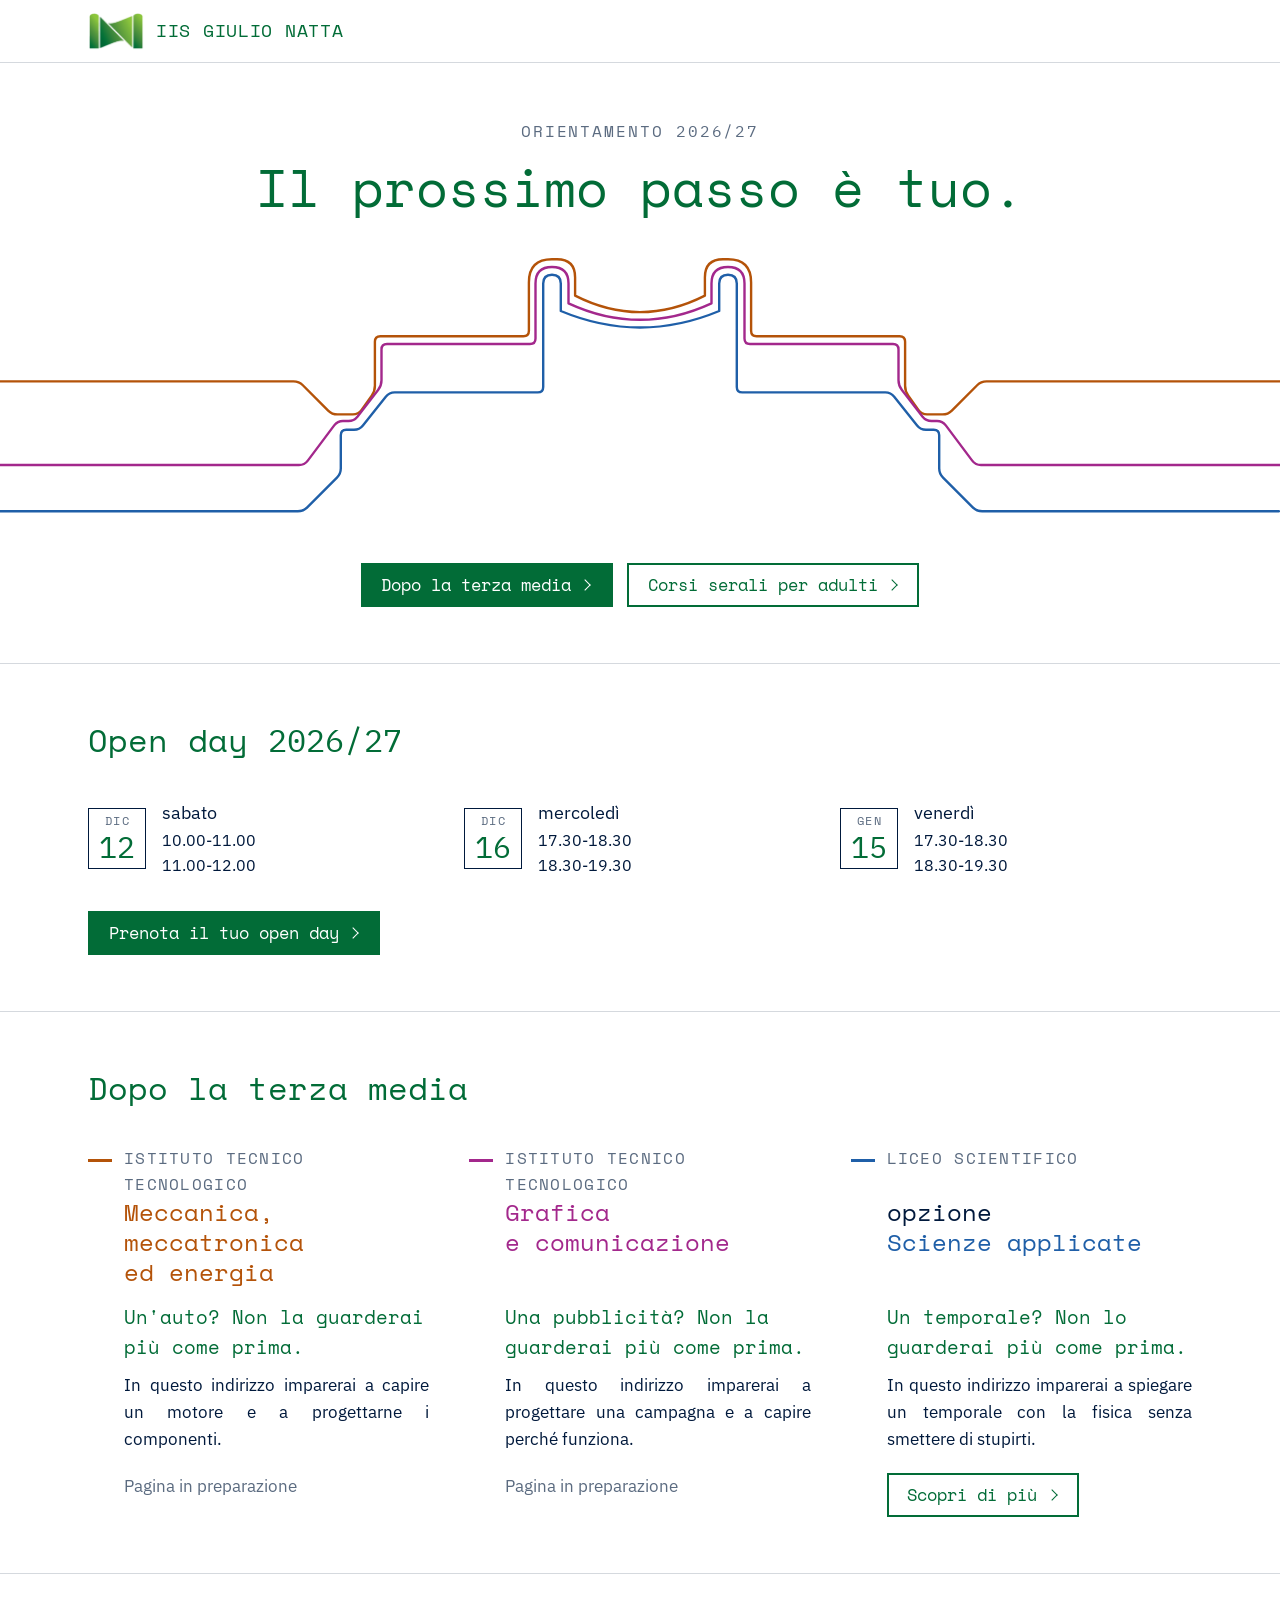
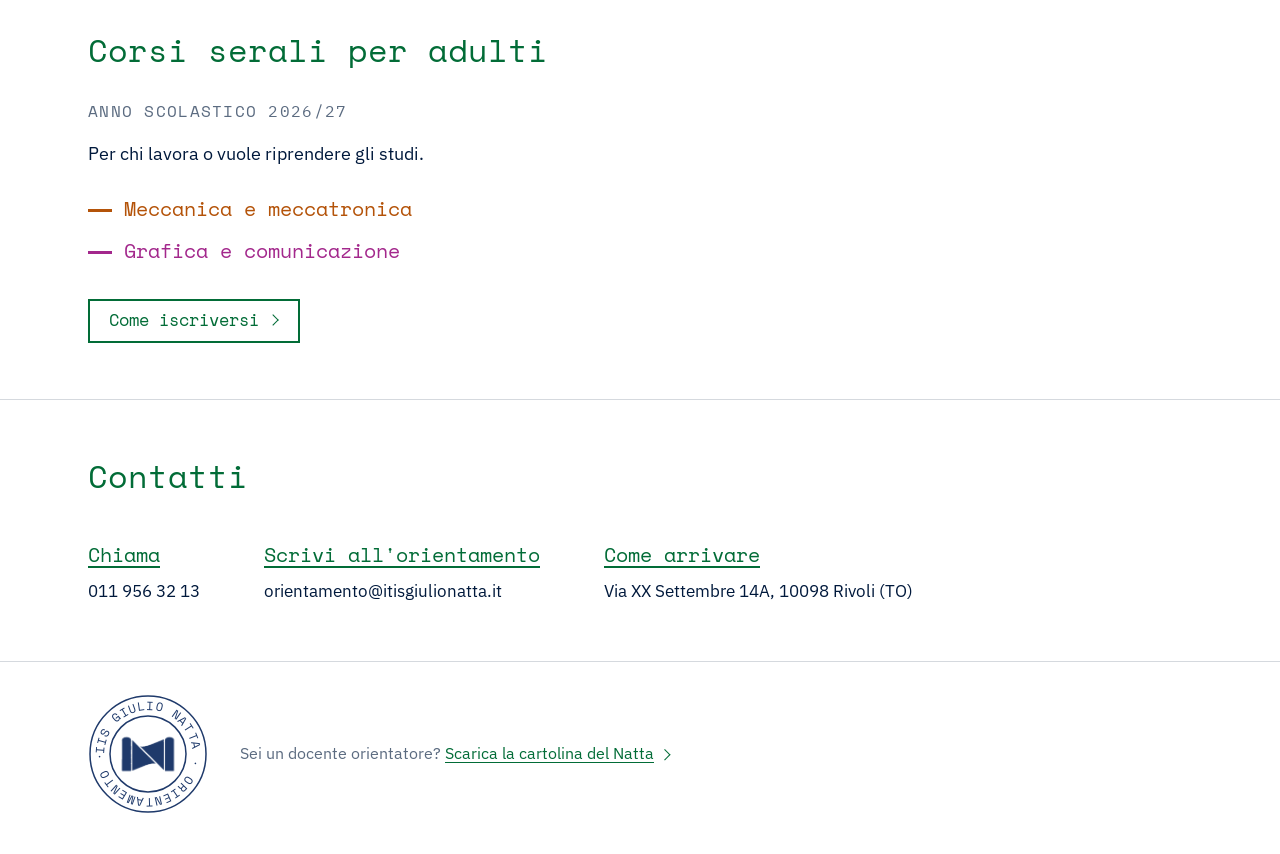
==== index.html @ 8bdd9d1a "Nuovi caratteri: Space Mono, IBM Plex Mono e IBM Plex Sans al posto del Cutive Mono Co-Authored-By: " ====
<!DOCTYPE html>
<html lang="it">
<head>
  <meta charset="utf-8">
  <meta name="viewport" content="width=device-width, initial-scale=1">

  <!-- TESTO MODIFICABILE: titolo della scheda del browser e descrizione
       che compare su Google e nelle anteprime quando si condivide il
       link. Stanno qui e non in contenuti/ perché devono esserci prima
       che la pagina legga i file di testo. -->
  <title>Orientamento | IIS Giulio Natta, Rivoli</title>
  <meta name="description" content="Indirizzi, open day e contatti dell'IIS Giulio Natta di Rivoli: istituto tecnico tecnologico, liceo scientifico e corsi serali per adulti.">

  <!-- BOZZA: chiede ai motori di ricerca di non mostrare questa pagina
       e di non seguirne i link. Va TOLTA quando il sito è approvato e
       si vuole che le famiglie lo trovino anche cercando su Google. -->
  <meta name="robots" content="noindex, nofollow">

  <!--
    Il numero dopo ?v= serve a far riscaricare il file quando cambia.
    Senza, il browser continua a usare per qualche minuto la copia
    vecchia e le modifiche non si vedono.
    QUANDO SI MODIFICA UN FILE .css O .js, SI AUMENTA IL NUMERO DI UNO
    in tutte le pagine che lo caricano.

    La home usa la grafica nuova, "a cartolina" (grafica.css). Le altre
    pagine usano ancora quella a fasce (stile.css), finché non si
    rifanno anche loro.
  -->
  <link rel="stylesheet" href="grafica.css?v=22">
  <link rel="icon" href="immagini/logo-natta.png">
</head>
<body>

  <a class="salta" href="#contenuto">Salta al contenuto</a>

  <!-- La testata: logo e nome della scuola, su fondo bianco -->
  <header class="testata">
    <div class="interno testata-interno">
      <p class="marchio">
        <!-- alt vuoto: il nome della scuola è scritto subito accanto -->
        <img class="logo-scuola" src="immagini/logo-natta.png" alt="" width="231" height="155">
        <span id="nome-scuola"></span>
      </p>
    </div>
  </header>

  <!-- Tutti i testi qui sotto arrivano dai file della cartella
       contenuti/: home.txt, comuni.txt e serali.txt. Il contenuto resta
       nascosto finché i testi non sono stati letti, così non si vedono
       titoli vuoti.
       Le sezioni sono tutte su fondo bianco, separate da un filetto
       grigio sottile. -->
  <main id="contenuto" tabindex="-1" hidden>

    <!-- Apertura: occhiello, titolo, il disegno delle tre linee e i
         due pulsanti -->
    <section class="sezione apertura" aria-labelledby="titolo">
      <div class="interno">
        <p class="occhiello" id="occhiello"></p>
        <!-- Il titolo che si gira: un solo h1 con le due frasi, in inglese
             e in italiano, una sul davanti e una sul retro. Il lettore di
             schermo le legge tutte e due. Toccando il titolo le due frasi
             si scambiano; nessun segno lo indica, per scelta. -->
        <div class="titolo-gira" id="titolo-gira">
          <h1 class="titolo-sito titolo-home" id="titolo">
            <span class="titolo-giro">
              <span class="titolo-faccia titolo-faccia-en" lang="en" id="titolo-inglese"></span>
              <span class="titolo-faccia titolo-faccia-it" id="titolo-italiano"></span>
            </span>
          </h1>
        </div>
        <div class="presentazione" id="presentazione"></div>
      </div>
      <!-- Il disegno della scuola con le tre linee degli indirizzi. Lo
           mette qui js/home.js, leggendo immagini/linee-scuola.svg. È
           solo decorativo: nascosto ai lettori di schermo. -->
      <div class="disegno" id="disegno" aria-hidden="true"></div>
      <div class="interno">
        <!-- La riga per gli adulti (compare solo se c'è nel file) e i due
             pulsanti che portano alle sezioni degli indirizzi e dei
             serali, più in basso in questa stessa pagina -->
        <p class="per-adulti" id="testo-adulti"></p>
        <p class="pulsanti">
          <a class="pulsante pulsante-pieno" id="pulsante-diurno" href="#titolo-indirizzi"></a>
          <a class="pulsante pulsante-vuoto" id="pulsante-adulti" href="#titolo-serali"></a>
        </p>
      </div>
    </section>

    <!-- Gli open day subito dopo l'apertura: le date scadono, devono
         vedersi presto. Le date passate il sito le nasconde da solo;
         quando non ne resta nessuna, js/home.js sposta questa sezione
         dopo gli indirizzi. -->
    <section class="sezione" id="sezione-open-day" aria-labelledby="titolo-open-day">
      <div class="interno">
        <h2 class="titolo-sezione" id="titolo-open-day"></h2>
        <!-- Una lista: per ogni data un foglietto da calendario e,
             accanto, il giorno della settimana con sotto i due turni.
             Poi la nota sui turni e il pulsante per prenotare. -->
        <ul class="date" id="elenco-open-day"></ul>
        <p class="nota" id="open-day-nota"></p>
        <p class="fondo-sezione" id="prenotazione"></p>
      </div>
    </section>

    <section class="sezione" id="sezione-indirizzi" aria-labelledby="titolo-indirizzi">
      <div class="interno">
        <!-- tabindex="-1": il titolo può ricevere il focus, ci arriva il
             pulsante "Dopo la terza media" dell'apertura -->
        <h2 class="titolo-sezione" id="titolo-indirizzi" tabindex="-1"></h2>
        <ul class="indirizzi" id="schede"></ul>
      </div>
    </section>

    <!-- I corsi serali, separati dagli indirizzi del diurno. Il titolo
         può ricevere il focus (tabindex="-1"): ci arriva il pulsante
         dell'apertura. -->
    <section class="sezione" aria-labelledby="titolo-serali">
      <div class="interno" id="serali">
        <h2 class="titolo-sezione" id="titolo-serali" tabindex="-1"></h2>
      </div>
    </section>

    <section class="sezione" aria-labelledby="titolo-contatti">
      <div class="interno">
        <h2 class="titolo-sezione" id="titolo-contatti"></h2>
        <!-- Tre azioni: chiamare, scrivere, arrivare. Sotto ognuna il
             dato, che si può selezionare e copiare. -->
        <ul class="contatti" id="elenco-contatti"></ul>
      </div>
    </section>

  </main>

  <!-- TESTO MODIFICABILE: compare solo se i file di testo non si
       possono leggere. -->
  <section class="sezione" id="avviso" hidden>
    <div class="interno">
      <h1 class="titolo-sezione">Orientamento IIS Giulio Natta</h1>
      <p>Non riesco a caricare i testi di questa pagina.</p>
      <p>Se hai aperto il file dal computer con un doppio clic, usa invece
         anteprima.bat. Altrimenti ricarica la pagina, oppure
         visita il <a href="https://www.itisgiulionatta.it">sito della scuola</a>.</p>
    </div>
  </section>

  <!-- Se JavaScript è spento, la pagina non può leggere i testi -->
  <noscript>
    <section class="sezione">
      <div class="interno">
        <p>Per vedere questa pagina serve JavaScript attivo nel browser.
           In alternativa visita il
           <a href="https://www.itisgiulionatta.it">sito della scuola</a>.</p>
      </div>
    </section>
  </noscript>

  <!-- Il piede: il timbro rotondo e, accanto, la riga per i docenti
       orientatori. I dati della scuola non ci sono, in nessuna pagina:
       ripetevano la sezione Contatti, subito sopra. -->
  <footer class="piede">
    <div class="interno piede-interno">
      <!-- Il timbro lo disegna js/home.js. È solo decorativo. -->
      <div class="timbro" id="timbro" aria-hidden="true"></div>
      <ul class="piede-voci" id="piede"></ul>
    </div>
  </footer>

  <script src="js/contenuti.js?v=2"></script>
  <script src="js/comuni.js?v=3"></script>
  <script src="js/grafica.js?v=11"></script>
  <script src="js/home.js?v=29"></script>
</body>
</html>
---- grafica.css ----
/* =================================================================
   GRAFICA "A CARTOLINA" - SITO ORIENTAMENTO
   IIS Giulio Natta, Rivoli

   Decisa con Alessandra il 26 ottobre 2026. Per ora la usa solo la
   home (index.html); le altre pagine usano ancora stile.css, con la
   grafica a fasce, finché non si rifanno anche loro.

   IN BREVE
     - tre caratteri, salvati nella cartella fonts/: Space Mono per
       titoli, nomi e scritte brevi, IBM Plex Mono per le cifre in
       mezzo a quelle scritte, IBM Plex Sans per i testi
     - fondo tutto bianco; le sezioni sono separate da un filetto
       grigio sottile
     - il verde della scuola per titoli, pulsanti e link
     - arancione, rosa e blu indicano SOLO i tre indirizzi: un
       trattino corto del loro colore accanto al nome
     - pulsanti rettangolari ad angoli vivi, con la freccia "›"

   Si scrive PRIMA PER LO SMARTPHONE: le regole qui sotto valgono per
   lo schermo piccolo, e quelle per computer e LIM stanno in fondo,
   nella sezione SCHERMI PIÙ LARGHI.
   ================================================================= */


/* -----------------------------------------------------------------
   I CARATTERI (decisi il 2 novembre 2026)
   Space Mono, IBM Plex Mono e IBM Plex Sans, licenza SIL Open Font
   License (testi in fonts/, uno per carattere). I file stanno nel
   sito: nessun collegamento a Google Fonts. Un solo peso, quello
   normale, senza grassetto: titoli e nomi si distinguono per
   grandezza, colore, maiuscolo e carattere. font-synthesis: none
   impedisce al browser di inventare un grassetto finto.

   "Titoli Natta" è Space Mono con le cifre di IBM Plex Mono: il
   browser prende le lettere dal primo file e le cifre (0-9) dal
   secondo. Così "2026/27" nell'occhiello e gli anni del quadro orario
   hanno le cifre di IBM Plex Mono senza toccare i file di testo.
   Dove va ogni carattere: in fondo al file, I CARATTERI: DOVE.
   ----------------------------------------------------------------- */

@font-face {
  font-family: "Titoli Natta";
  src: url("fonts/space-mono-latin-400-normal.woff2?v=1") format("woff2");
  font-weight: normal;
  font-style: normal;
  font-display: swap;
  unicode-range: U+0000-002F, U+003A-10FFFF;   /* tutto tranne le cifre */
}

@font-face {
  font-family: "Titoli Natta";
  src: url("fonts/ibm-plex-mono-latin-400-normal.woff2?v=1") format("woff2");
  font-weight: normal;
  font-style: normal;
  font-display: swap;
  unicode-range: U+0030-0039;                  /* solo le cifre */
}

/* Space Mono da solo, cifre comprese: per il timbro */
@font-face {
  font-family: "Space Mono";
  src: url("fonts/space-mono-latin-400-normal.woff2?v=1") format("woff2");
  font-weight: normal;
  font-style: normal;
  font-display: swap;
}

@font-face {
  font-family: "IBM Plex Mono";
  src: url("fonts/ibm-plex-mono-latin-400-normal.woff2?v=1") format("woff2");
  font-weight: normal;
  font-style: normal;
  font-display: swap;
}

@font-face {
  font-family: "IBM Plex Sans";
  src: url("fonts/ibm-plex-sans-latin-400-normal.woff2?v=1") format("woff2");
  font-weight: normal;
  font-style: normal;
  font-display: swap;
}


/* -----------------------------------------------------------------
   COLORI
   Verificati per il contrasto (testo almeno 4,5:1) e per la
   deuteranopia e la protanopia. Non si cambiano senza dirlo ad
   Alessandra.
   ----------------------------------------------------------------- */

:root {
  --verde:         #026C37;  /* titoli, pulsanti, link: 6,6 sul bianco */
  --verde-scuro:   #014A26;  /* pulsante pieno al passaggio del mouse */
  --blu-notte:     #00193C;  /* il testo: 17,9 sul bianco */
  --grigio:        #5B6B80;  /* tipo di scuola, scritte secondarie: 5,4 sul bianco */
  --filetto:       #D5D9DE;  /* il filetto fra le sezioni: solo decorativo */
  --bianco:        #FFFFFF;

  /* Un colore per indirizzo, SOLO per il trattino accanto al nome, il
     nome stesso nella home e le linee del disegno. Non si usano per
     nient'altro. Sul bianco: arancione 5,0, rosa 6,5, blu 6,4. */
  --meccanica:     #B45309;  /* arancione: più giallo dal 27 ottobre 2026 sera (prima #C2410C) */
  --grafica:       #A3288C;  /* rosa che tende al viola: dal 27 ottobre 2026 sera (prima #B8326F) */
  --liceo:         #1F5FA8;  /* blu */

  /* I tre percorsi del liceo: tre toni del blu del liceo, solo nelle
     pagine del liceo, per le linee del disegno, il trattino accanto al
     nome, il nome stesso in liceo.html e la riga "In più nel ..." del
     quadro orario. Cambiati il 27 ottobre 2026 sera (prima #2A7AB0,
     #1F5FA8, #0F3460: il blu scuro sembrava nero). Il Liceo Digitale
     ha un blu vivo che tende al violetto, perché risalti più degli
     altri due (scelta di Alessandra). Sul bianco: azzurro 4,5, blu 6,0,
     blu violetto 7,1; non vanno sotto 4,5, perché la riga "In più
     nel ..." è a 13 pixel. */
  --percorso-scienze:    #1B7DB5;  /* Scienze applicate, azzurro */
  --percorso-matematico: #2563B3;  /* Liceo Matematico, blu */
  --percorso-digitale:   #2348D6;  /* Liceo Digitale, blu violetto */

  /* Rosso SOLO per la scritta "Esaurito" dei turni degli open day:
     6,5 sul bianco. Sempre con la scritta, mai da solo. */
  --rosso:         #B91C1C;

  /* Blu inchiostro SOLO per il timbro del piede */
  --inchiostro:    #1F3A6B;

  --carattere-testo:  "IBM Plex Sans", Arial, sans-serif;
  --carattere-titoli: "Titoli Natta", "Courier New", monospace;
  --carattere-cifre:  "IBM Plex Mono", "Courier New", monospace;
  --carattere-timbro: "Space Mono", "Courier New", monospace;

  /* Misure */
  --spazio:        1.25rem;
  --massimo:       72rem;    /* larghezza massima del contenuto */
  --trattino:      1.5rem;   /* lunghezza del trattino colorato */
}


/* -----------------------------------------------------------------
   BASE
   ----------------------------------------------------------------- */

* { box-sizing: border-box; }

[hidden] { display: none !important; }

body {
  margin: 0;
  font-family: var(--carattere-testo);
  font-size: 1.0625rem;   /* 17 pixel: il minimo è 16 */
  font-weight: normal;
  font-synthesis: none;
  /* Niente legature: "fi" in "Grafica" e "scientifico" resta di due
     lettere */
  font-variant-ligatures: none;
  /* (Il contorno di 0,3 pixel del Cutive Mono, troppo sottile, è stato
     tolto con il cambio dei caratteri, il 2 novembre 2026: sui nuovi
     caratteri sarebbe stato un grassetto finto.) */
  line-height: 1.6;
  color: var(--blu-notte);
  background: var(--bianco);
}

/* I pulsanti veri (button) non prendono da soli il carattere della
   pagina: qui almeno le legature */
button { font-variant-ligatures: none; }

h1, h2, h3 {
  margin: 0 0 0.6em;
  font-weight: normal;
  line-height: 1.25;
  color: var(--verde);
}

/* Righe pareggiate: nei titoli e nei testi brevi centrati le righe
   hanno lunghezze simili, così nessuna parola resta sola a capo
   ("imparare." da sola). Sui browser vecchi non succede niente. */
.titolo-sito,
.titolo-sezione,
.occhiello,
.claim-liceo { text-wrap: balance; }

p { margin: 0 0 1em; }
p:last-child { margin-bottom: 0; }

ul { margin: 0; padding: 0; list-style: none; }

a { color: var(--verde); text-decoration-thickness: 1px; text-underline-offset: 0.2em; }
a:hover { text-decoration-thickness: 2px; }

/* Testo nascosto alla vista ma letto dai lettori di schermo */
.solo-lettori {
  position: absolute;
  width: 1px;
  height: 1px;
  overflow: hidden;
  clip: rect(0 0 0 0);
  white-space: nowrap;
}

/* Un segno nascosto alla vista dentro una riga di testo, come la
   virgola fra le due righe del titolo di liceo.html: resta attaccato
   alla parola prima, così il lettore di schermo legge "Liceo
   scientifico, opzione Scienze applicate" senza uno spazio prima della
   virgola (con .solo-lettori lo spazio c'era) */
.solo-lettori-in-riga { font-size: 0; }

/* Un dato che manca: [DA COMPLETARE: ...], ben visibile */
.da-completare {
  padding: 0 0.3em;
  border: 2px dashed currentColor;
}


/* -----------------------------------------------------------------
   ACCESSIBILITÀ
   Il contorno di messa a fuoco serve a chi naviga con la tastiera:
   non va tolto. Blu notte, ben visibile sul bianco e sul verde.
   ----------------------------------------------------------------- */

:focus-visible {
  outline: 3px solid var(--blu-notte);
  outline-offset: 3px;
}

/* I titoli che ricevono il focus dai pulsanti dell'apertura: niente
   contorno, il lettore di schermo li legge comunque */
[tabindex="-1"]:focus { outline: none; }

/* Salta al contenuto: compare solo premendo Tab appena aperta la
   pagina, e porta dritti al contenuto senza passare dalla testata */
.salta {
  position: absolute;
  left: -999px;
  top: 0.5rem;
  z-index: 10;
  padding: 0.6em 1em;
  color: var(--bianco);
  background: var(--verde);
}

.salta:focus { left: 0.75rem; }


/* -----------------------------------------------------------------
   LE SEZIONI
   Tutte su fondo bianco. Dentro, il contenuto è largo al massimo
   --massimo. Fra una sezione e l'altra, un filetto grigio sottile.
   ----------------------------------------------------------------- */

.interno {
  max-width: var(--massimo);
  margin: 0 auto;
  padding: 0 1rem;
}

.sezione {
  padding: 2.5rem 0;
  border-top: 1px solid var(--filetto);
}

.titolo-sezione {
  font-size: 1.75rem;
  margin-bottom: 1.2em;
}

.titolo-sezione:focus { outline: none; }

/* La riga in fondo a una sezione, con il pulsante */
.fondo-sezione { margin-top: 2rem; }


/* -----------------------------------------------------------------
   IL TRATTINO COLORATO
   Un trattino corto accanto al testo, alla prima riga, nel colore
   dell'indirizzo: per gli indirizzi e i percorsi serali. Solo
   decorativo.
   ----------------------------------------------------------------- */

.con-trattino {
  position: relative;
  padding-left: calc(var(--trattino) + 0.75rem);
}

.con-trattino::before {
  content: "";
  position: absolute;
  left: 0;
  top: 0.82em;              /* a metà della prima riga */
  width: var(--trattino);
  height: 3px;
  background: var(--tono, var(--verde));
}

.tono-meccanica { --tono: var(--meccanica); }
.tono-grafica   { --tono: var(--grafica); }
.tono-liceo     { --tono: var(--liceo); }


/* -----------------------------------------------------------------
   I PULSANTI
   Rettangolo ad angoli vivi, con la freccia "›" dopo la scritta, alti
   almeno 44 pixel (la misura minima per il dito).
     - pulsante pieno: fondo verde, testo bianco (6,6)
     - pulsante vuoto: fondo bianco, bordo e testo verdi
   ----------------------------------------------------------------- */

.pulsante {
  display: inline-flex;
  align-items: center;
  gap: 0.6em;
  min-height: 2.75rem;      /* 44 pixel */
  padding: 0.45em 1.1em;
  border: 2px solid var(--verde);
  border-radius: 0;
  line-height: 1.3;
  text-decoration: none;
}

/* La freccia "›" è disegnata con due lati di un quadratino ruotato
   (scelta di Alessandra, quando il "›" del Cutive Mono era uguale al
   segno di maggiore). È solo un disegno, senza testo: il lettore di
   schermo non la legge. */
.pulsante::after {
  content: "";
  flex: none;
  width: 0.42em;
  height: 0.42em;
  margin-right: 0.15em;
  border-top: 1.5px solid currentColor;
  border-right: 1.5px solid currentColor;
  transform: rotate(45deg);
}

.pulsante:hover { text-decoration: underline; text-decoration-thickness: 1px; }

/* I pulsanti veri (button) non prendono da soli il carattere della pagina */
button.pulsante {
  font: inherit;
  cursor: pointer;
}

.pulsante-pieno {
  color: var(--bianco);
  background: var(--verde);
}

.pulsante-pieno:hover { background: var(--verde-scuro); border-color: var(--verde-scuro); }

.pulsante-vuoto {
  color: var(--verde);
  background: var(--bianco);
}


/* -----------------------------------------------------------------
   TESTATA
   Bianca: il logo e il nome della scuola, con il filetto sotto.
   ----------------------------------------------------------------- */

.testata {
  padding: 0.75rem 0;
  border-bottom: 1px solid var(--filetto);
}

.marchio {
  display: flex;
  align-items: center;
  gap: 0.75rem;
  margin: 0;
  font-size: 1.125rem;
  line-height: 1.2;
  letter-spacing: 0.04em;
  text-transform: uppercase;
  color: var(--verde);
}

/* Il logo è piccolo (231 per 155 pixel): non va ingrandito oltre */
.logo-scuola {
  display: block;
  flex: none;
  width: 56px;
  height: auto;
}


/* -----------------------------------------------------------------
   APERTURA
   Occhiello, titolo, il disegno delle tre linee e i due pulsanti,
   centrati. La sezione d'apertura non ha il filetto sopra: c'è già
   quello della testata.
   ----------------------------------------------------------------- */

.apertura {
  border-top: 0;
  text-align: center;
}

.occhiello {
  margin-bottom: 0.8rem;
  font-size: 1rem;
  letter-spacing: 0.12em;
  text-transform: uppercase;
  color: var(--grigio);
}

.titolo-sito {
  max-width: 20em;
  margin: 0 auto 0.5em;
  font-size: 2rem;
  line-height: 1.2;
}

/* Il titolo della home che si gira: "The next step is yours." sul
   davanti, "Il prossimo passo è tuo." sul retro. Le due frasi stanno
   nella stessa casella della griglia, una sopra l'altra: occupano lo
   stesso spazio, quello della più lunga. Toccando il titolo o il
   pulsante sotto, js/home.js aggiunge "girato" e il titolo ruota di 180
   gradi in orizzontale in 0,8 secondi, come la cartolina. Sul telefono
   24 pixel, al massimo due righe per frase; dai 40rem torna grande
   (SCHERMI PIÙ LARGHI). */
.titolo-gira { cursor: pointer; }
.titolo-home {
  font-size: 1.5rem;
  perspective: 1200px;
}
.titolo-giro {
  display: grid;
  transform-style: preserve-3d;
  transition: transform 0.8s ease-in-out;
}
/* La frase più corta (sul telefono l'inglese, su una riga) sta in
   mezzo allo spazio, non in alto */
.titolo-faccia {
  grid-area: 1 / 1;
  align-self: center;
  text-wrap: balance;
  -webkit-backface-visibility: hidden;
  backface-visibility: hidden;
}
.titolo-faccia-it { transform: rotateY(180deg); }
.titolo-gira.girato .titolo-giro { transform: rotateY(180deg); }


/* Chi ha chiesto di ridurre il movimento: le frasi si scambiano
   subito, senza rotazione */
@media (prefers-reduced-motion: reduce) {
  .titolo-giro { transition: none; }
}

.presentazione { max-width: 40rem; margin: 0 auto 1rem; }

/* Il disegno: largo quanto la finestra. La scuola al centro è larga
   al massimo 60rem; sui più larghi js/home.js allunga i tratti
   orizzontali esterni fino ai bordi. Lo spessore delle linee lo
   calcola js/home.js (--spessore), perché sullo schermo resti sempre
   di circa 2,4 pixel. Lo spazio fra le due torri resta vuoto. */
.disegno {
  margin: 1.5rem 0 2rem;
}

.disegno svg {
  display: block;
  width: 100%;
  height: auto;
}

.disegno path {
  stroke-width: var(--spessore, 2.4px);
}

/* Le linee si disegnano all'apertura della pagina, una dopo l'altra:
   arancione, rosa, blu. Ogni linea è lunga 1 (pathLength, vedi
   js/home.js): il tratto visibile parte nascosto e si allunga fino a
   coprirla tutta. */
@keyframes disegna {
  from { stroke-dashoffset: 1.01; }
  to   { stroke-dashoffset: 0; }
}

.disegno path {
  stroke-dasharray: 1 2;
  animation: disegna 1.6s ease-in-out both;
}

.disegno path:nth-child(1) { animation-delay: 0.2s; }
.disegno path:nth-child(2) { animation-delay: 1.4s; }
.disegno path:nth-child(3) { animation-delay: 2.6s; }

/* Chi ha chiesto al computer di ridurre il movimento vede il disegno
   già completo */
@media (prefers-reduced-motion: reduce) {
  .disegno path {
    animation: none;
    stroke-dasharray: none;
  }
}

.per-adulti { max-width: 40rem; margin: 0 auto 1rem; }

/* Sul telefono i due pulsanti uno sotto l'altro, larghi uguali, a
   tutta larghezza; sul computer affiancati (SCHERMI PIÙ LARGHI) */
.pulsanti {
  display: flex;
  flex-direction: column;
  align-items: stretch;
  gap: 0.9rem;
  margin: 0;
}

.pulsanti .pulsante { justify-content: center; }


/* -----------------------------------------------------------------
   OPEN DAY
   Una lista: per ogni data un foglietto da calendario e, accanto, il
   giorno della settimana con sotto i due turni. Poi la nota sui turni
   e il pulsante per prenotare. Telefono: un foglietto per riga;
   computer: tre colonne.
   ----------------------------------------------------------------- */

.date {
  display: grid;
  gap: 1.5rem;
}

.data {
  display: flex;
  align-items: center;
  gap: 1rem;
}

/* Il foglietto: contorno sottile blu notte, angoli vivi; dentro il
   mese in grigio e il numero del giorno grande in verde. Niente
   anellini, niente striscia piena. Solo un disegno: la data per intero
   è scritta per il lettore di schermo accanto al giorno. */
.foglietto {
  flex: none;
  display: flex;
  flex-direction: column;
  align-items: center;
  width: 58px;
  padding: 0.35rem 0 0.4rem;
  border: 1px solid var(--blu-notte);
  line-height: 1;
}

.foglietto-mese {
  font-size: 12px;
  letter-spacing: 0.12em;
  margin-left: 0.12em;     /* bilancia la spaziatura dopo l'ultima lettera */
  color: var(--grigio);
}

.foglietto-giorno {
  margin-top: 0.3rem;
  font-size: 30px;
  color: var(--verde);
}

.data-testi { min-width: 0; }

.data-settimana {
  margin: 0;
  font-size: 1.125rem;
}

/* I due turni uno sotto l'altro: l'orario e, solo accanto al turno
   pieno, "Esaurito" in rosso (6,5 sul bianco). Accanto agli altri
   niente. Orario e scritta non si spezzano. Sugli schermi stretti 14
   pixel. */
.data-turni {
  margin: 0;
  font-size: 0.875rem;
}

.turno-orario,
.turno-stato { white-space: nowrap; }

.turno-esaurito .turno-stato { color: var(--rosso); }

.nota {
  margin-top: 2rem;
  max-width: 40rem;
  color: var(--grigio);
}

/* Quando non resta nessuna data, la frase al posto della lista */
.nota-nessuna-data { margin-top: 0; color: var(--blu-notte); }


/* -----------------------------------------------------------------
   INDIRIZZI
   Per ogni indirizzo: trattino del suo colore accanto a tipo di
   scuola (grigio, maiuscolo) e nome; sotto il claim in verde, la frase
   e "Pagina in preparazione" o il pulsante.
   Ogni indirizzo ha sempre cinque pezzi: tipo, nome, claim, testi,
   fondo. Al computer stanno su cinque righe comuni alle tre colonne
   (subgrid, in SCHERMI PIÙ LARGHI).
   ----------------------------------------------------------------- */

.indirizzi {
  display: grid;
  gap: 2.75rem;
}

.indirizzo {
  display: flex;
  flex-direction: column;
}

/* Il trattino sta a metà della riga del tipo di scuola */
.indirizzo.con-trattino::before { top: 0.8rem; }

.indirizzo-tipo {
  margin: 0;
  font-size: 1rem;
  letter-spacing: 0.08em;
  text-transform: uppercase;
  color: var(--grigio);
}

.indirizzo-nome {
  margin: 0 0 0.9rem;
  font-size: 1.5rem;
  color: var(--blu-notte);
}

/* Il nome vero e proprio nel colore dell'indirizzo, come il trattino:
   arancione, rosa, blu (scelta di Alessandra, 27 ottobre 2026 sera).
   "opzione" davanti a "Scienze applicate" resta in blu notte. Sul
   bianco: 5,0, 6,5 e 6,4. */
.indirizzo-nome-colore { color: var(--tono, var(--blu-notte)); }

.indirizzo-claim {
  margin-bottom: 0.5em;
  font-size: 1.1875rem;     /* 19 pixel */
  color: var(--verde);
}

.indirizzo-claim:empty { display: none; }

.indirizzo-fondo { margin: 0; padding-top: 1.2rem; }

.in-preparazione { color: var(--grigio); }


/* -----------------------------------------------------------------
   CORSI SERALI
   Titolo, anno, a chi si rivolgono e i due percorsi, ognuno con il
   trattino del colore del suo indirizzo.
   ----------------------------------------------------------------- */

.serali-tipo {
  margin-top: -0.6rem;
  font-size: 1rem;
  letter-spacing: 0.08em;
  text-transform: uppercase;
  color: var(--grigio);
}

.serali-breve { font-size: 1.125rem; }

.serali-percorsi {
  display: grid;
  gap: 0.6rem;
  margin-top: 1.5rem;
  font-size: 1.25rem;
}

/* Il nome del corso serale nel colore del suo indirizzo, come il
   trattino e come i nomi degli indirizzi del diurno: arancione e rosa
   (scelta di Alessandra, 27 ottobre 2026 sera) */
.serali-percorsi li { color: var(--tono, var(--blu-notte)); }


/* -----------------------------------------------------------------
   CONTATTI
   Tre azioni sottolineate in verde, con il dato sotto. Niente icone.
   Il dato non è dentro il link: si può selezionare e copiare.
   ----------------------------------------------------------------- */

.contatti {
  display: grid;
  gap: 1.75rem;
}

.contatto-azione {
  margin: 0;
  font-size: 1.25rem;
}

/* Il link è alto almeno 44 pixel, per il dito */
.contatto-azione a {
  display: inline-block;
  min-height: 2.75rem;
  padding: 0.35rem 0;
  text-decoration: underline;
  text-decoration-color: var(--verde);
}

.contatto-dato { margin: 0; }


/* -----------------------------------------------------------------
   PIEDE
   Bianco: il timbro rotondo blu inchiostro e, accanto, i dati della
   scuola.
   ----------------------------------------------------------------- */

.piede {
  padding: 2rem 0 2.5rem;
  border-top: 1px solid var(--filetto);
  font-size: 1rem;
}

.piede-interno {
  display: flex;
  align-items: center;
  gap: 1.25rem;
}

/* Il timbro: due cerchi, la scritta lungo il cerchio e il logo al
   centro, tutto in blu inchiostro */
.timbro {
  position: relative;
  flex: none;
  width: 110px;
  height: 110px;
  color: var(--inchiostro);
}

.timbro svg { display: block; width: 100%; height: 100%; }

.timbro-bordo {
  fill: none;
  stroke: currentColor;
  stroke-width: 1.5;
}

/* Il disegno del timbro è largo 120 unità: 12 unità sono 11 pixel
   quando il timbro è largo 110 pixel (telefono), 12 al computer */
.timbro-scritta {
  font-family: var(--carattere-timbro);
  font-size: 12px;
  fill: currentColor;
}

/* Il logo al centro, tinto di blu inchiostro: il disegno del logo fa
   da stampo (mask) e il colore lo riempie */
.timbro-logo {
  position: absolute;
  top: 50%;
  left: 50%;
  width: 46%;
  aspect-ratio: 231 / 155;
  transform: translate(-50%, -50%);
  background: currentColor;
  -webkit-mask: url("immagini/logo-natta.png") center / contain no-repeat;
          mask: url("immagini/logo-natta.png") center / contain no-repeat;
}

.piede-voci {
  flex: 1 1 auto;
  min-width: 0;
  line-height: 1.7;
}

.piede-voci a { color: var(--verde); }


/* -----------------------------------------------------------------
   SCHERMI PIÙ LARGHI
   ----------------------------------------------------------------- */

@media (min-width: 40rem) {
  .interno { padding: 0 1.5rem; }
  .sezione { padding: 3.5rem 0; }
  .titolo-sito { font-size: 2.75rem; }
  .titolo-sezione { font-size: 2rem; }
  .pulsanti { flex-direction: row; justify-content: center; align-items: center; flex-wrap: wrap; }
  .date { gap: 2rem 1.5rem; }
  .data-turni { font-size: 1rem; }
  .contatti { grid-template-columns: repeat(3, auto); justify-content: start; gap: 1.75rem 4rem; }
  .piede-interno { gap: 2rem; }
  .timbro { width: 120px; height: 120px; }
}

/* I tre indirizzi affiancati, di pari importanza: tutti e tre su una
   riga, mai due più uno. Tipo, nome, claim, testi e fondo stanno su
   righe comuni (subgrid): ogni pezzo parte alla stessa altezza nelle
   tre colonne, anche quando un nome va su più righe. */
@media (min-width: 56rem) {
  .indirizzi {
    grid-template-columns: repeat(3, 1fr);
    grid-template-rows: repeat(5, auto);
    gap: 0 2.5rem;
  }
  .indirizzo {
    display: grid;
    grid-row: span 5;
    grid-template-rows: subgrid;
    align-content: start;
  }
  .indirizzo-claim:empty { display: block; }
  .titolo-sito { font-size: 3.25rem; }
}

/* Le date in colonne solo quando "11.00-12.00 Esaurito" ci sta su una
   riga accanto al foglietto: due colonne sui tablet, tre sul computer */
@media (min-width: 48rem) {
  .date { grid-template-columns: repeat(2, 1fr); }
}

@media (min-width: 66rem) {
  .date { grid-template-columns: repeat(3, 1fr); }
}


/* =================================================================
   LE PAGINE DEL LICEO
   liceo.html e le tre pagine dei percorsi (liceo-scienze-applicate,
   liceo-matematico, liceo-digitale). Valgono tutte le regole qui
   sopra; qui ci sono solo le parti che la home non ha.
   Prima lo smartphone; computer e LIM in fondo.
   ================================================================= */

/* Il tono di ogni percorso: la classe viene dal nome del file della
   pagina (liceo-matematico.html dà "tono-liceo-matematico") */
.tono-liceo-scienze-applicate { --tono: var(--percorso-scienze); }
.tono-liceo-matematico        { --tono: var(--percorso-matematico); }
.tono-liceo-digitale          { --tono: var(--percorso-digitale); }

/* Nelle pagine interne logo e nome sono un collegamento alla home */
.marchio-link {
  display: flex;
  align-items: center;
  gap: 0.75rem;
  color: var(--verde);
  text-decoration: none;
}

.marchio-link:hover .marchio-nome { text-decoration: underline; }

/* "‹ Torna alla home" e "‹ Torna al liceo": oggi nascosti (righe
   commentate in liceo.txt); se tornano, stanno in alto a sinistra */
.torna { margin: 0 0 1rem; text-align: left; font-size: 1rem; }


/* -----------------------------------------------------------------
   LICEO.HTML: L'APERTURA
   Centrata: il titolo su due righe in verde, sotto il claim del liceo
   in verde e, in fondo, il disegno della scuola nei tre toni dei
   percorsi.
   ----------------------------------------------------------------- */

/* Sul telefono circa 20 pixel fra il titolo su due righe e il claim.
   Il titolo, tutte e due le righe, nel blu del liceo #1F5FA8 (6,4 sul
   bianco), come il trattino e il nome del liceo nella home: l'unico
   titolo di pagina non verde (scelta di Alessandra, 27 ottobre 2026
   sera). Solo in liceo.html; le pagine dei percorsi restano verdi. */
.titolo-liceo { margin-bottom: 1.25rem; color: var(--liceo); }

/* La seconda riga del titolo, più piccola */
.titolo-riga-2 {
  display: block;
  font-size: 0.6em;
  line-height: 1.3;
}

.claim-liceo {
  margin: 0;
  font-size: 1.1875rem;
  color: var(--verde);
}

/* Le tre linee nei toni dei percorsi, dall'esterno all'interno:
   azzurro, blu, blu scuro (il colore scritto nel disegno è quello
   degli indirizzi; qui lo sostituisce il CSS) */
.disegno-liceo path:nth-child(1) { stroke: var(--percorso-scienze); }
.disegno-liceo path:nth-child(2) { stroke: var(--percorso-matematico); }
.disegno-liceo path:nth-child(3) { stroke: var(--percorso-digitale); }

/* Il sottotitolo apre la sezione dei percorsi, allineato a sinistra */
.sottotitolo-liceo {
  margin: 0 0 2.5rem;
  font-size: 1.125rem;
  text-wrap: balance;        /* al computer sta su una riga sola */
}


/* -----------------------------------------------------------------
   LICEO.HTML: I TRE PERCORSI
   Come gli indirizzi della home: trattino nel tono del percorso
   accanto al nome, sotto la spiegazione breve e il pulsante
   secondario "Scopri il percorso ›". Ogni percorso è un unico
   collegamento: il link sul nome si allarga a coprire tutto il
   percorso. Il pulsante è solo un disegno.
   ----------------------------------------------------------------- */

.percorsi {
  display: grid;
  gap: 2.75rem;
}

.percorso {
  display: flex;
  flex-direction: column;
}

/* Il nome del percorso nel suo blu, come il trattino (scelta di
   Alessandra, 27 ottobre 2026 sera) */
.percorso-nome {
  margin: 0 0 0.6rem;
  font-size: 1.5rem;
  color: var(--tono, var(--blu-notte));
}

.percorso-link {
  color: inherit;
  text-decoration: none;
}

/* Il link si allarga a tutto il percorso */
.percorso-link::after {
  content: "";
  position: absolute;
  inset: -0.75rem;
}

.percorso:hover .percorso-nome { text-decoration: underline; text-decoration-thickness: 1px; }
.percorso:hover .pulsante { text-decoration: underline; text-decoration-thickness: 1px; }

/* Il contorno di messa a fuoco gira intorno a tutto il percorso */
.percorso-link:focus-visible { outline: none; }
.percorso-link:focus-visible::after {
  outline: 3px solid var(--blu-notte);
  outline-offset: 0;
}

.percorso-testo { margin: 0; }

.percorso-fondo { margin: 0; padding-top: 1.2rem; }


/* -----------------------------------------------------------------
   PAGINE DEI PERCORSI: L'APERTURA
   Centrata: occhiello grigio maiuscolo, il nome del percorso in verde,
   poi la spiegazione in blu notte allineata a sinistra. In queste
   pagine nessun testo è giustificato.
   ----------------------------------------------------------------- */

.apertura-percorso .titolo-sito { margin-bottom: 1.2rem; }

.spiegazione {
  max-width: 46rem;
  margin: 0 auto;
  text-align: left;
}


/* -----------------------------------------------------------------
   PAGINE DEI PERCORSI: CHE COSA SI IMPARA, COME SI STUDIA, A CHI SI
   RIVOLGE
   Tre parti con il titolo in verde e il testo sotto. Sul telefono una
   sotto l'altra, separate dal filetto; al computer tre colonne.
   Le voci degli elenchi hanno un trattino grigio.
   ----------------------------------------------------------------- */

.blocchi {
  display: grid;
  gap: 2rem;
}

.blocco + .blocco {
  padding-top: 2rem;
  border-top: 1px solid var(--filetto);
}

.blocco-titolo {
  margin-bottom: 0.8rem;
  font-size: 1.375rem;
}

.blocco-elenco li {
  position: relative;
  margin-bottom: 0.7rem;
  padding-left: 1.6rem;
}

.blocco-elenco li:last-child { margin-bottom: 0; }

.blocco-elenco li::before {
  content: "";
  position: absolute;
  left: 0;
  top: 0.8em;
  width: 0.9rem;
  height: 2px;
  background: var(--grigio);
}

.testo-sezione { max-width: 46rem; }


/* -----------------------------------------------------------------
   IL QUADRO ORARIO
   Una tabella classica, anche sul telefono, che sta in 375 pixel
   senza scorrere di lato (14 pixel sul telefono). Fondo bianco,
   intestazione in grigio maiuscolo piccolo, righe separate da filetti
   grigi, due linee verticali blu notte fra primo biennio, secondo
   biennio e quinto anno. Numeri in blu notte, trattini grigi.
   "In più nel ..." con un trattino e la scritta nel tono del percorso;
   "Totale" con un filetto blu notte sopra e i numeri in verde.
   ----------------------------------------------------------------- */

.orario {
  width: 100%;
  max-width: 50rem;     /* al computer le righe non diventano troppo lunghe */
  table-layout: fixed;
  border-collapse: collapse;
  font-size: 0.875rem;
  line-height: 1.35;
}

/* Colonne degli anni: le prime quattro larghe uguali, il quinto anno
   più largo, perché sopra c'è "Quinto / anno" da solo */
.orario-col-anno   { width: 2.3rem; }
.orario-col-quinto { width: 3.3rem; }

.orario th,
.orario td {
  padding: 0.5em 0.2em;
  font-weight: normal;
  text-align: center;
  vertical-align: middle;
}

/* I nomi delle materie, a sinistra */
.orario tbody th,
.orario tfoot th {
  padding-left: 0;
  text-align: left;
}

/* L'intestazione: grigio maiuscolo piccolo (12 pixel) */
.orario thead th {
  font-size: 0.75rem;
  line-height: 1.25;
  letter-spacing: 0.06em;
  text-transform: uppercase;
  color: var(--grigio);
}

.orario thead .orario-materia {
  padding-left: 0;
  text-align: left;
  vertical-align: bottom;
}

.orario thead tr:last-child th { border-bottom: 1px solid var(--filetto); }

.orario tbody tr { border-bottom: 1px solid var(--filetto); }

.orario-nessuna { color: var(--grigio); }

/* Le due linee verticali blu notte: prima del secondo biennio (3°) e
   prima del quinto anno (5°), dall'intestazione al totale */
.orario-gruppi th:nth-child(3),
.orario-gruppi th:nth-child(4),
.orario-anni th:nth-child(3),
.orario-anni th:nth-child(5),
.orario tbody tr > td:nth-of-type(3),
.orario tbody tr > td:nth-of-type(5),
.orario tfoot td:nth-of-type(3),
.orario tfoot td:nth-of-type(5) {
  border-left: 1px solid var(--blu-notte);
}

/* La riga "In più nel ...": trattino e scritta nel tono del percorso,
   senza fondo pieno */
.orario .orario-titolo-in-piu {
  padding: 1.2rem 0 0.5rem;
  text-align: left;
  font-size: 0.8125rem;
  letter-spacing: 0.06em;
  text-transform: uppercase;
  color: var(--tono, var(--liceo));
}

.orario-titolo-in-piu::before {
  content: "";
  display: inline-block;
  width: 1.5rem;
  height: 3px;
  margin-right: 0.6rem;
  vertical-align: middle;
  background: currentColor;
}

/* Il totale: filetto blu notte sopra, numeri in verde. Il filetto
   sta sulle celle, non sulla riga: così vince sul filetto grigio
   della riga di sopra. */
.orario tfoot th,
.orario tfoot td { border-top: 1px solid var(--blu-notte); }
.orario tfoot td { color: var(--verde); }


/* -----------------------------------------------------------------
   PAGINE DEL LICEO SU SCHERMI PIÙ LARGHI
   ----------------------------------------------------------------- */

@media (min-width: 40rem) {
  .titolo-liceo { margin-bottom: 0.6rem; }
  .orario { font-size: 1rem; }
  .orario-col-anno   { width: 4.5rem; }
  .orario-col-quinto { width: 5.5rem; }
  .orario thead th { font-size: 0.8125rem; }
}

/* Al computer i tre percorsi su righe comuni (nome, spiegazione,
   pulsante). Le tre parti del percorso stanno in righe (in fondo al
   file, GIUSTIFICATO AL COMPUTER). */
@media (min-width: 56rem) {
  .percorsi {
    grid-template-columns: repeat(3, 1fr);
    grid-template-rows: repeat(3, auto);
    gap: 0 2.5rem;
  }
  .percorso {
    display: grid;
    grid-row: span 3;
    grid-template-rows: subgrid;
    align-content: start;
  }
}


/* =================================================================
   REVISIONE DEL 27 OTTOBRE 2026
   Le ore a confronto, il dettaglio "Che cosa cambia", "Vieni a
   trovarci" e gli altri percorsi (pagine del liceo); le etichette del
   piede (tutte le pagine).
   ================================================================= */

/* (Le etichette davanti ai dati del piede non ci sono più: dal 27
   ottobre 2026 sera il piede non ha i dati della scuola.) */

/* La riga grigia sotto il titolo di una tabella */
.nota-tabella {
  max-width: 40rem;
  margin-bottom: 1.5rem;
  color: var(--grigio);
}

/* Il trattino nel tono del percorso, davanti al nome (tabella del
   confronto e altri percorsi). Solo decorativo. */
.trattino {
  display: inline-block;
  flex: none;
  width: 1rem;
  height: 3px;
  margin-right: 0.5rem;
  vertical-align: middle;
  background: var(--tono, var(--liceo));
}

/* Le ore a confronto: nella prima colonna il trattino e il nome del
   percorso; sul telefono un nome lungo va su due righe, allineato al
   trattino */
.orario .orario-percorso {
  padding-left: 1.5rem;
  text-indent: -1.5rem;
}

/* Che cosa cambia: le ore in più in verde, "+2" */
.orario-in-piu-valore { color: var(--verde); }


/* -----------------------------------------------------------------
   IL PULSANTE "CHE COSA CAMBIA ›"
   Un elemento details: il summary è un pulsante secondario; quando si
   apre, la freccia ruota di 90 gradi (subito, senza movimento, per chi
   ha chiesto di ridurre il movimento) e sotto compaiono la riga grigia
   e la tabella delle ore in più.
   ----------------------------------------------------------------- */

.differenze { margin-top: 2rem; }

.differenze > summary {
  cursor: pointer;
  list-style: none;          /* niente triangolino del browser */
}

.differenze > summary::-webkit-details-marker { display: none; }

.differenze > summary::after { transition: transform 0.2s ease; }

.differenze[open] > summary::after { transform: rotate(135deg); }

.differenze[open] > .nota-tabella { margin-top: 1.5rem; }

@media (prefers-reduced-motion: reduce) {
  .differenze > summary::after { transition: none; }
}


/* -----------------------------------------------------------------
   VIENI A TROVARCI E GLI ALTRI PERCORSI
   Sotto il pulsante per prenotare, nelle pagine dei percorsi, la riga
   grigia maiuscola "Gli altri percorsi" e i collegamenti agli altri
   due, ognuno con il trattino nel suo tono e il nome sottolineato in
   verde.
   ----------------------------------------------------------------- */

.altri-percorsi { margin-top: 2.5rem; }

.altri-titolo {
  margin-bottom: 0.6rem;
  font-size: 1rem;
  letter-spacing: 0.08em;
  text-transform: uppercase;
  color: var(--grigio);
}

.altri-elenco li {
  display: flex;
  align-items: center;
  font-size: 1.25rem;
}

/* Il collegamento è alto almeno 44 pixel, per il dito */
.altri-elenco a {
  display: inline-block;
  min-height: 2.75rem;
  padding: 0.35rem 0;
}


/* =================================================================
   SECONDA REVISIONE DEL 27 OTTOBRE 2026
   ================================================================= */

/* (Il numero del centralino e l'indirizzo del sito nel piede non ci
   sono più: tolta la regola che li teneva interi.) */

/* -----------------------------------------------------------------
   GIUSTIFICATO AL COMPUTER
   L'unica eccezione all'allineamento a sinistra del sito, solo al
   computer. Sotto i 56rem (telefono, tablet stretti) tutto resta a
   sinistra. Restano a sinistra anche titoli, occhielli, claim,
   contatti, piede, tabelle, date, pulsanti e righe brevi.
     - paragrafi larghi (due colonne): sillabazione solo per parole di
       almeno 10 lettere, con almeno 4 lettere prima e dopo il taglio
       (10 4 4);
     - colonne strette (frasi degli indirizzi nella home, spiegazioni
       brevi dei percorsi in liceo.html) e righe dei tre blocchi:
       sillabazione più frequente (6 3 3), per non lasciare buchi fra
       le parole.
   Le parole con il trattino ("post-diploma") non si spezzano mai: le
   chiude in un pezzo intero js/grafica.js (classe "parola-intera").
   Le pagine hanno lang="it": il browser sillaba in italiano.
   ----------------------------------------------------------------- */

.parola-intera {
  white-space: nowrap;
  -webkit-hyphens: manual;
          hyphens: manual;
}

/* Le due parti di un paragrafo lungo (js/liceo.js lo divide fra due
   frasi): sul telefono di seguito, come un paragrafo normale */
.colonna { display: inline; }

@media (min-width: 56rem) {

  /* I tre blocchi delle pagine dei percorsi: tre righe una sotto
     l'altra, separate dal filetto; in ogni riga il titolo a sinistra
     (un terzo) e il testo a destra (due terzi, al massimo 46rem),
     giustificato. Nelle voci degli elenchi il trattino grigio resta
     fuori, a sinistra. */
  .blocchi { grid-template-columns: 1fr; gap: 2rem; }
  .blocco {
    display: grid;
    grid-template-columns: 1fr 2fr;
    column-gap: 2.5rem;
    align-items: start;
  }
  .blocco + .blocco { padding-top: 2rem; border-top: 1px solid var(--filetto); }
  .blocco > :not(.blocco-titolo) { grid-column: 2; max-width: 46rem; }
  .blocco-titolo { grid-column: 1; margin-bottom: 0; }
  .blocco > p,
  .blocco-elenco li {
    text-align: justify;
    -webkit-hyphens: auto;
            hyphens: auto;
    hyphenate-limit-chars: 6 3 3;   /* con 10 4 4 restavano righe con spazi molto larghi */
  }

  /* Le colonne strette */
  .indirizzo-frase,
  .percorso-testo {
    text-align: justify;
    -webkit-hyphens: auto;
            hyphens: auto;
    hyphenate-limit-chars: 6 3 3;
  }
}

/* I paragrafi lunghi su due colonne: spiegazione delle pagine dei
   percorsi e "Dopo il diploma", solo quando sono lunghi almeno 350
   caratteri (classe "testo-lungo", messa da js/liceo.js). Dai 66rem il
   paragrafo occupa tutta la larghezza del contenuto, diviso fra due
   frasi in due colonne giustificate, che possono finire ad altezze
   diverse. Nell'apertura le due colonne stanno centrate sotto il
   titolo. Sotto i 66rem, e per i testi più corti, una colonna sola
   allineata a sinistra. */
@media (min-width: 66rem) {
  .testo-lungo {
    display: grid;
    grid-template-columns: 1fr 1fr;
    column-gap: 2.5rem;
    align-items: start;
    max-width: none;
    text-align: justify;
    -webkit-hyphens: auto;
            hyphens: auto;
    hyphenate-limit-chars: 10 4 4;
  }
  .testo-lungo .colonna { display: block; }
}


/* =================================================================
   PER I DOCENTI ORIENTATORI (orientatori.html)
   Tutto centrato: il titolo, l'anteprima della cartolina "Vieni a
   trovarci" e i due pulsanti. L'anteprima è larga al massimo 42rem,
   con le proporzioni della cartolina (3:2), un bordo sottile grigio e
   un'ombra leggera. Si gira di 180 gradi in orizzontale in 0,8
   secondi; per chi ha chiesto di ridurre il movimento il cambio di
   faccia è immediato. L'aspetto delle facciate sta in
   cartolina-facciate.css, lo stesso della cartolina da stampare: qui
   le facciate si rimpiccioliscono (--scala, la calcola
   js/orientatori.js) e si mostra solo la cartolina rifilata, senza i
   3 mm di abbondanza.
   ================================================================= */

.orientatori { text-align: center; }
.orientatori .titolo-sito { margin-bottom: 1.5rem; }

.cartolina-gira {
  position: relative;
  width: 100%;
  max-width: 42rem;
  aspect-ratio: 3 / 2;
  margin: 0 auto;
  perspective: 2000px;
  cursor: pointer;
}

/* La cartolina si tocca con il mouse o con il dito; da tastiera si
   gira con il pulsante "Gira la cartolina", per questo non riceve il
   focus e non ha un contorno suo */

.cartolina-giro {
  position: absolute;
  inset: 0;
  transform-style: preserve-3d;
  transition: transform 0.8s ease-in-out;
}

.cartolina-gira.girata .cartolina-giro { transform: rotateY(180deg); }

.cartolina-faccia {
  position: absolute;
  inset: 0;
  overflow: hidden;
  background: var(--bianco);
  box-shadow: 0 2px 12px rgba(0, 25, 60, 0.14);
  -webkit-backface-visibility: hidden;
          backface-visibility: hidden;
  text-align: left;
}

.cartolina-faccia-retro { transform: rotateY(180deg); }

/* Il bordo sottile grigio, sopra la facciata */
.cartolina-faccia::after {
  content: "";
  position: absolute;
  inset: 0;
  border: 1px solid var(--filetto);
  pointer-events: none;
}

/* La facciata (156 x 106 mm) rimpicciolita e spostata di 3 mm, così
   si vede solo la cartolina rifilata (150 x 100 mm) */
.cartolina-faccia .facciata {
  position: absolute;
  top: 0;
  left: 0;
  transform-origin: 0 0;
  transform: scale(var(--scala, 1)) translate(-3mm, -3mm);
}

@media (prefers-reduced-motion: reduce) {
  .cartolina-giro { transition: none; }
}

/* I due pulsanti sotto la cartolina: sul telefono uno sotto l'altro a
   tutta larghezza, come nell'apertura; dai 40rem affiancati e
   centrati (SCHERMI PIÙ LARGHI), allineati in alto perché sotto il
   pulsante del PDF c'è la riga grigia "Versione non definitiva." */
.pulsanti-docenti { margin-top: 1.5rem; }

.pulsante-con-nota {
  display: flex;
  flex-direction: column;
  align-items: stretch;
  gap: 0.4rem;
}

.nota-pdf {
  margin: 0;
  font-size: 0.875rem;   /* 14 pixel */
  color: var(--grigio);
}

@media (min-width: 40rem) {
  .pulsanti.pulsanti-docenti { align-items: flex-start; }
}

/* Il contatto dell'orientamento sotto i pulsanti, come nei contatti
   della home, centrato come il resto della pagina */
.contatti-orientatori {
  justify-content: center;
  margin-top: 2.5rem;
}


/* La riga per i docenti in cima al piede di tutte le pagine (tranne
   orientatori.html): "Sei un docente orientatore?" in grigio e il link
   verde sottolineato, con la freccia "›" disegnata come nei pulsanti.
   La mette js/grafica.js, solo con "stato: pronta" in comuni.txt. */
.piede-orientatori { margin-bottom: 0.6rem; color: var(--grigio); }
.piede-orientatori:last-child { margin-bottom: 0; }   /* nella home è da sola */

.link-freccia::after {
  content: "";
  display: inline-block;
  width: 0.42em;
  height: 0.42em;
  margin-left: 0.45em;
  border-top: 1.5px solid currentColor;
  border-right: 1.5px solid currentColor;
  transform: translateY(-0.08em) rotate(45deg);
}


/* =================================================================
   I CARATTERI: DOVE (decisi il 2 novembre 2026)
   Di base tutto è in IBM Plex Sans (body, più sopra): testi correnti,
   elenchi, giorno della settimana e turni degli open day, materie e
   numeri dei quadri orari e di "Le ore a confronto" (totali e "+2"
   compresi), dati dei contatti, piede, scritte grigie secondarie,
   "Pagina in preparazione".
   Qui sotto le eccezioni. Stanno in fondo al file, così valgono anche
   sui pulsanti veri (button.pulsante prende "font: inherit").
   ================================================================= */

/* Space Mono, con le cifre di IBM Plex Mono: testata, occhielli,
   titoli, nomi di indirizzi e percorsi, tipo di scuola, claim,
   pulsanti, azioni dei contatti, intestazioni delle tabelle, righe
   "In più nel ...", mese dei foglietti, titolo che si gira, scritte in
   maiuscolo */
h1, h2, h3,
.marchio,
.occhiello,
.indirizzo-tipo,
.indirizzo-claim,
.claim-liceo,
.pulsante,
button.pulsante,
.contatto-azione,
.orario thead th,
.orario .orario-titolo-in-piu,
.orario .orario-percorso,
.foglietto-mese,
.serali-tipo,
.serali-percorsi,
.altri-titolo,
.altri-elenco {
  font-family: var(--carattere-titoli);
}

/* IBM Plex Mono: il numero del giorno nei foglietti degli open day */
.foglietto-giorno { font-family: var(--carattere-cifre); }
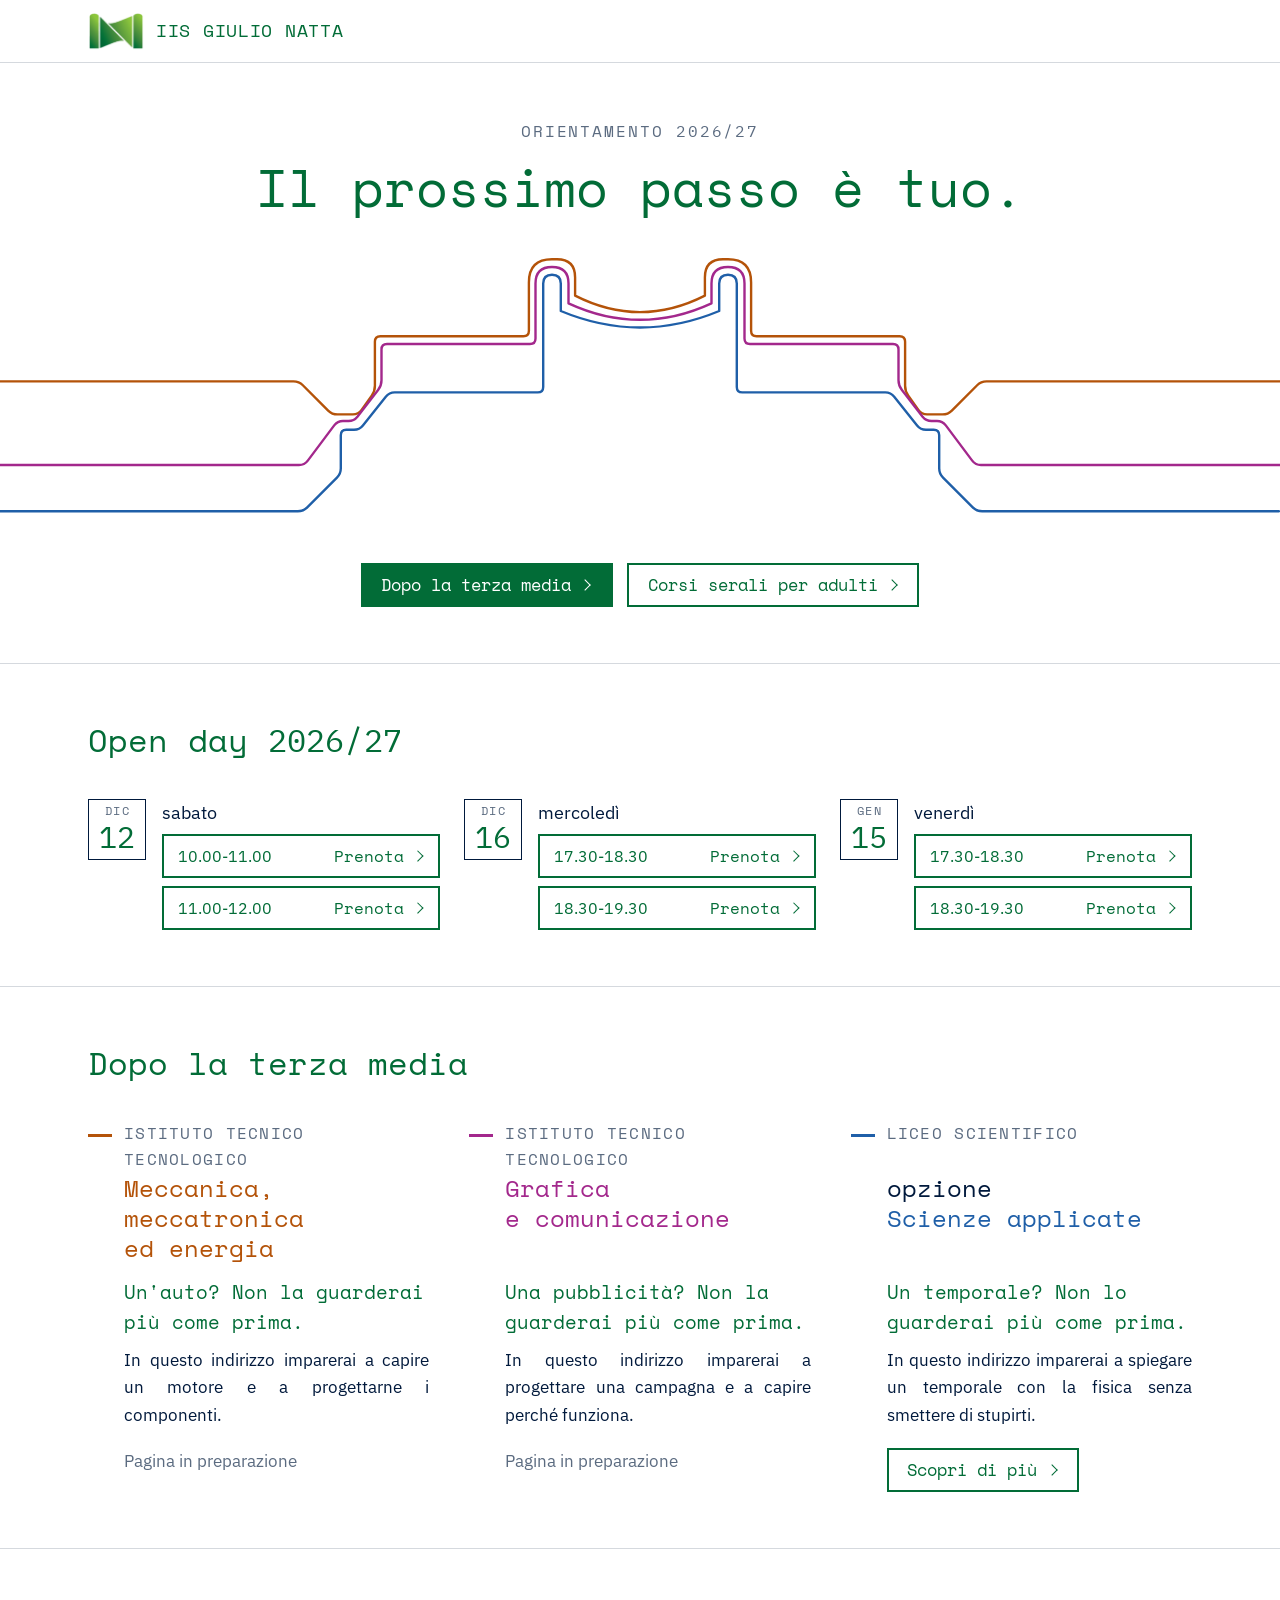
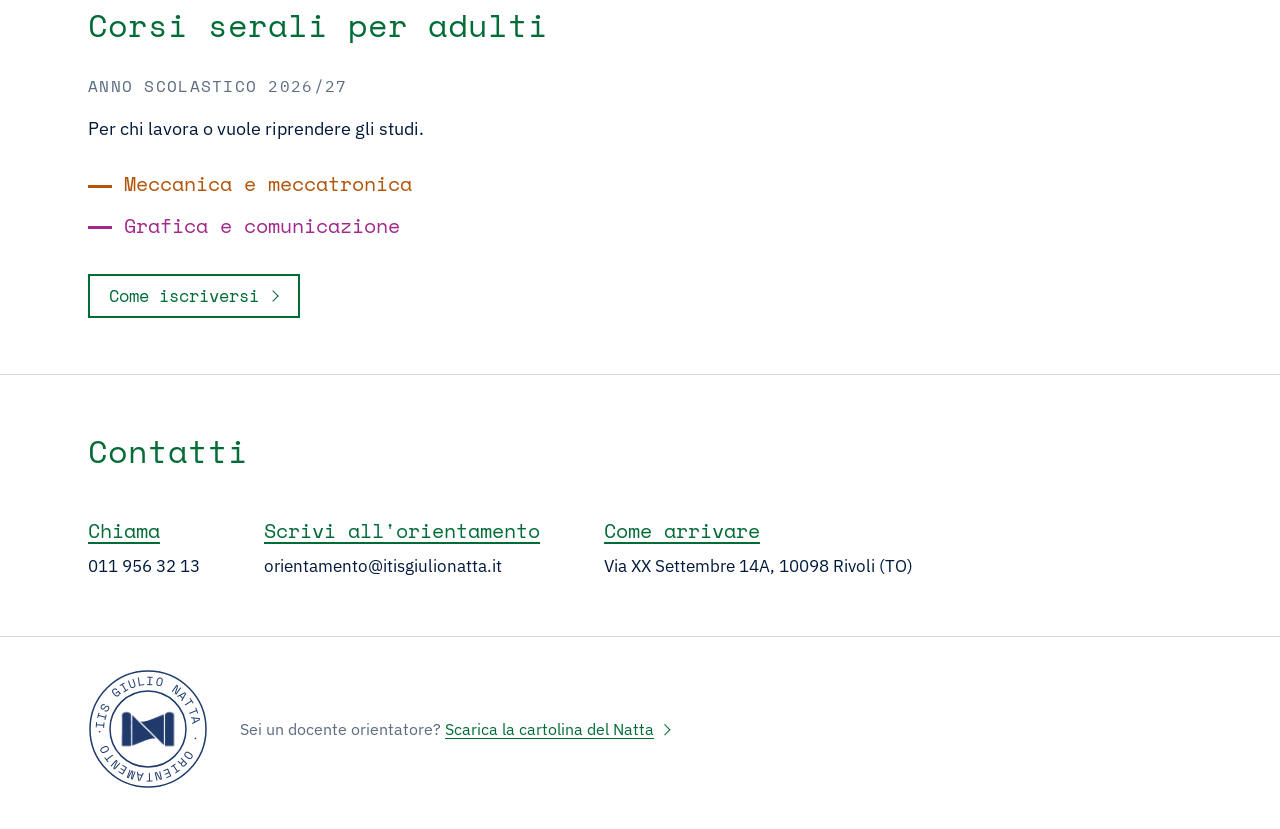
==== commit ccbcf3cf: "Open day: ogni turno si prenota da solo, con il modulo che si apre sul turno scelto Co-Authored-By: " ====
--- a/index.html
+++ b/index.html
@@ -27,7 +27,7 @@
     pagine usano ancora quella a fasce (stile.css), finché non si
     rifanno anche loro.
   -->
-  <link rel="stylesheet" href="grafica.css?v=22">
+  <link rel="stylesheet" href="grafica.css?v=23">
   <link rel="icon" href="immagini/logo-natta.png">
 </head>
 <body>
@@ -97,10 +97,10 @@
         <h2 class="titolo-sezione" id="titolo-open-day"></h2>
         <!-- Una lista: per ogni data un foglietto da calendario e,
              accanto, il giorno della settimana con sotto i due turni.
-             Poi la nota sui turni e il pulsante per prenotare. -->
+             Ogni turno è un pulsante che apre il modulo con il turno
+             già scelto. Poi la nota sui turni. -->
         <ul class="date" id="elenco-open-day"></ul>
         <p class="nota" id="open-day-nota"></p>
-        <p class="fondo-sezione" id="prenotazione"></p>
       </div>
     </section>
 
@@ -169,7 +169,7 @@
 
   <script src="js/contenuti.js?v=2"></script>
   <script src="js/comuni.js?v=3"></script>
-  <script src="js/grafica.js?v=11"></script>
-  <script src="js/home.js?v=29"></script>
+  <script src="js/grafica.js?v=12"></script>
+  <script src="js/home.js?v=30"></script>
 </body>
 </html>
--- a/grafica.css
+++ b/grafica.css
@@ -515,9 +515,11 @@
 /* -----------------------------------------------------------------
    OPEN DAY
    Una lista: per ogni data un foglietto da calendario e, accanto, il
-   giorno della settimana con sotto i due turni. Poi la nota sui turni
-   e il pulsante per prenotare. Telefono: un foglietto per riga;
-   computer: tre colonne.
+   giorno della settimana con sotto i due turni, ognuno un pulsante che
+   apre il modulo con il turno già scelto (dal 3 novembre 2026; prima
+   c'era un solo pulsante "Prenota il tuo open day" sotto le date). Poi
+   la nota sui turni. Telefono: un foglietto per riga; computer: tre
+   colonne.
    ----------------------------------------------------------------- */
 
 .date {
@@ -525,9 +527,10 @@
   gap: 1.5rem;
 }
 
+/* Il foglietto in alto, alla stessa altezza del giorno della settimana */
 .data {
   display: flex;
-  align-items: center;
+  align-items: flex-start;
   gap: 1rem;
 }
 
@@ -559,26 +562,61 @@
   color: var(--verde);
 }
 
-.data-testi { min-width: 0; }
+/* I testi occupano tutto lo spazio accanto al foglietto: i turni sono
+   larghi quanto la colonna */
+.data-testi { flex: 1 1 auto; min-width: 0; }
 
 .data-settimana {
   margin: 0;
   font-size: 1.125rem;
 }
 
-/* I due turni uno sotto l'altro: l'orario e, solo accanto al turno
-   pieno, "Esaurito" in rosso (6,5 sul bianco). Accanto agli altri
-   niente. Orario e scritta non si spezzano. Sugli schermi stretti 14
-   pixel. */
+/* I due turni uno sotto l'altro, ognuno su una riga sua (14 pixel
+   sugli schermi stretti, 16 dai 40rem) */
 .data-turni {
-  margin: 0;
+  display: grid;
+  gap: 0.5rem;
+  margin: 0.4rem 0 0;
   font-size: 0.875rem;
 }
 
-.turno-orario,
-.turno-stato { white-space: nowrap; }
-
-.turno-esaurito .turno-stato { color: var(--rosso); }
+/* Il turno: un pulsante secondario come gli altri del sito (angoli
+   vivi, bordo verde, alto almeno 44 pixel), largo quanto la colonna; a
+   sinistra l'orario in IBM Plex Sans, a destra "Prenota ›" in Space
+   Mono. Orario e scritta non vanno mai a capo. */
+.turno-riga {
+  display: flex;
+  align-items: center;
+  gap: 0.6em;
+  width: 100%;
+  min-height: 2.75rem;      /* 44 pixel */
+  padding: 0.45em 0.9em;
+  border: 2px solid var(--verde);
+}
+
+.turno-orario {
+  font-family: var(--carattere-testo);
+  white-space: nowrap;
+}
+
+.turno-azione,
+.turno-stato {
+  margin-left: auto;
+  white-space: nowrap;
+}
+
+/* Il turno pieno: non è un collegamento; bordo e orario grigi, a
+   destra "Esaurito" in rosso (6,5 sul bianco), in Space Mono come
+   "Prenota" */
+.turno-riga-piena {
+  border-color: var(--grigio);
+  color: var(--grigio);
+}
+
+.turno-stato {
+  font-family: var(--carattere-titoli);
+  color: var(--rosso);
+}
 
 .nota {
   margin-top: 2rem;
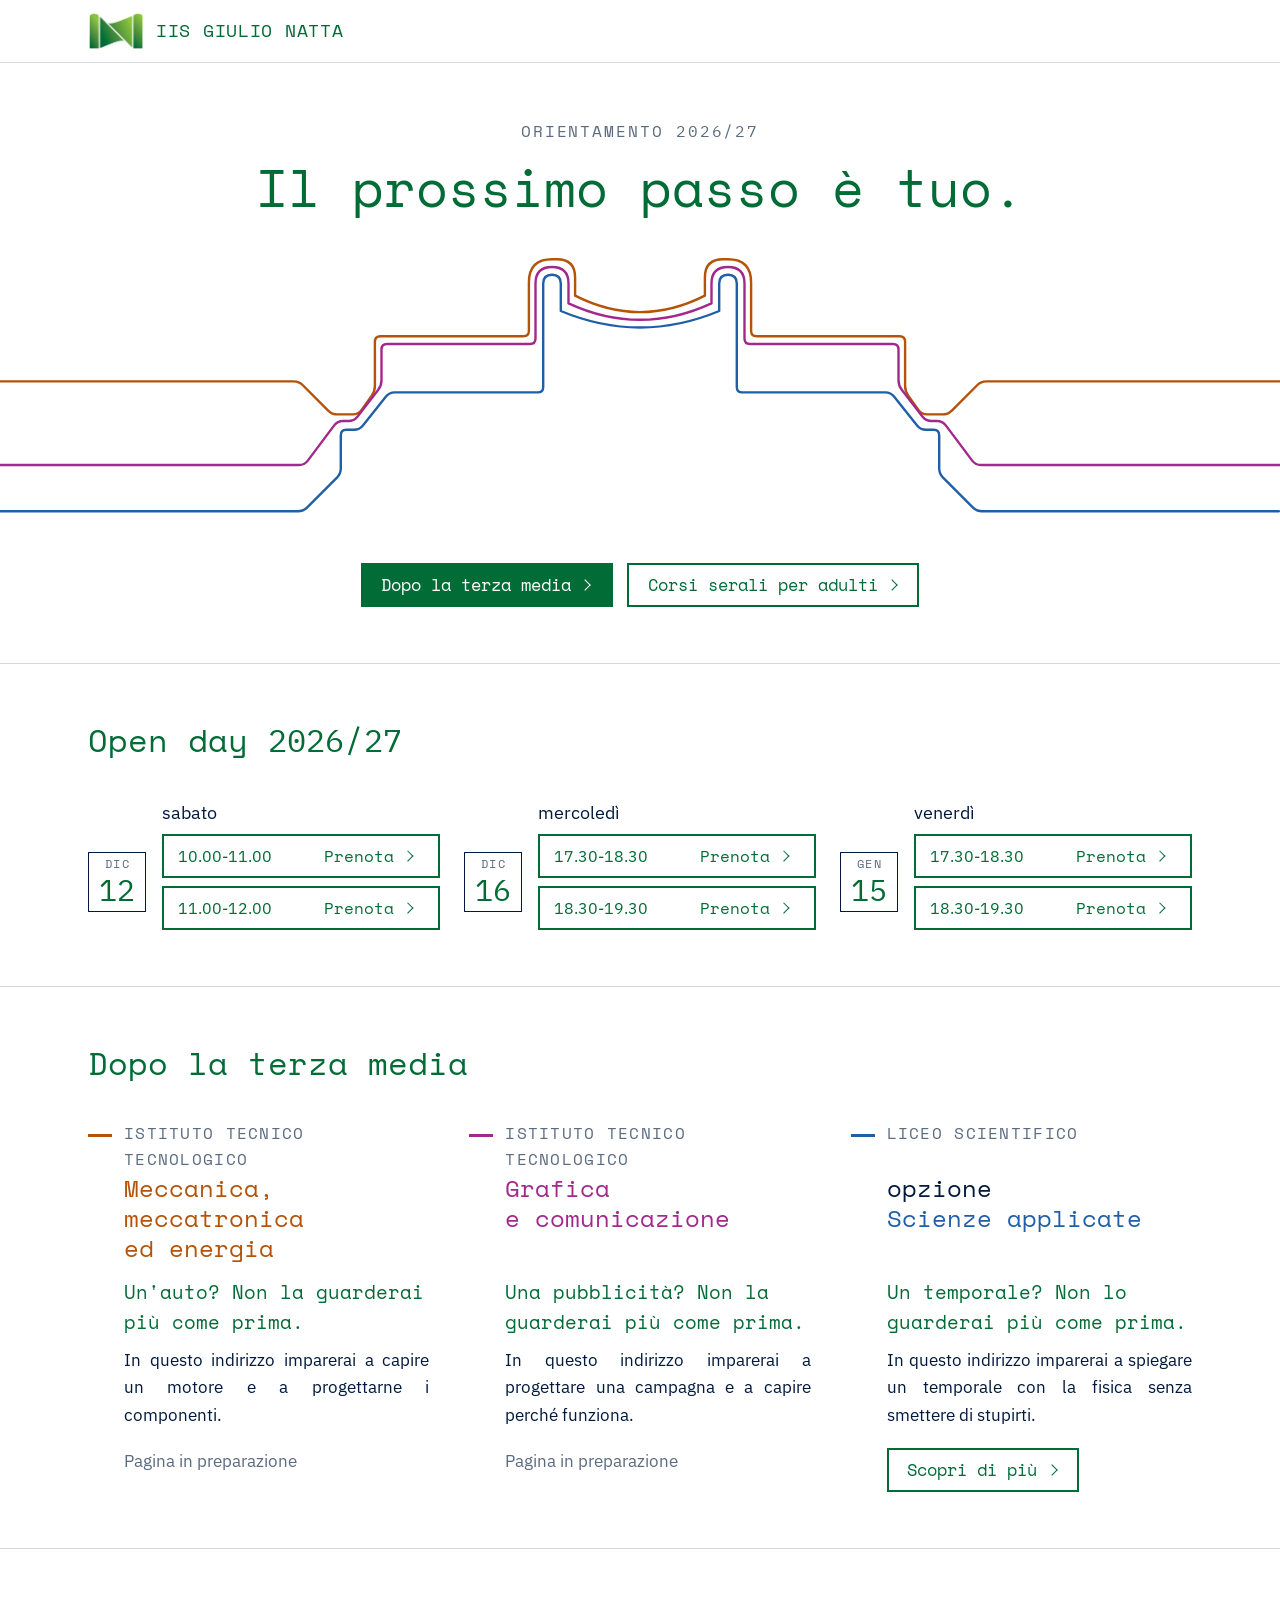
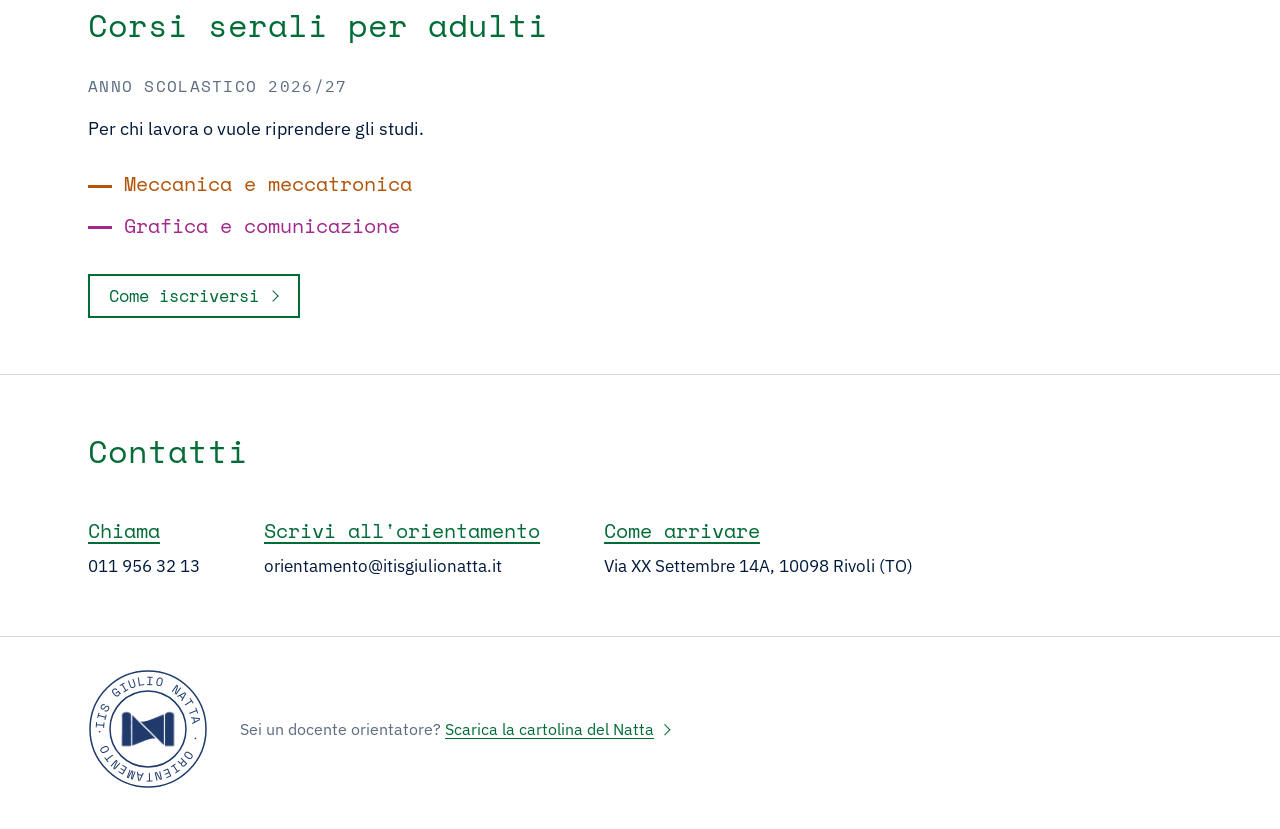
==== commit 3865b10d: "Open day: foglietto a metà dei due turni e più spazio a destra di Prenota Co-Authored-By: Claude Opu" ====
--- a/index.html
+++ b/index.html
@@ -27,7 +27,7 @@
     pagine usano ancora quella a fasce (stile.css), finché non si
     rifanno anche loro.
   -->
-  <link rel="stylesheet" href="grafica.css?v=23">
+  <link rel="stylesheet" href="grafica.css?v=24">
   <link rel="icon" href="immagini/logo-natta.png">
 </head>
 <body>
--- a/grafica.css
+++ b/grafica.css
@@ -527,11 +527,16 @@
   gap: 1.5rem;
 }
 
-/* Il foglietto in alto, alla stessa altezza del giorno della settimana */
+/* Due colonne: a sinistra il foglietto, a destra il giorno della
+   settimana e sotto i due turni. Il foglietto sta a metà altezza dei
+   due turni (scelta di Alessandra, 3 novembre 2026). I testi
+   (.data-testi) non fanno da scatola: giorno e turni stanno
+   direttamente nelle righe della griglia. */
 .data {
-  display: flex;
-  align-items: flex-start;
-  gap: 1rem;
+  display: grid;
+  grid-template-columns: 58px minmax(0, 1fr);
+  gap: 0.4rem 1rem;          /* 0,4rem fra il giorno e i turni */
+  align-items: start;
 }
 
 /* Il foglietto: contorno sottile blu notte, angoli vivi; dentro il
@@ -539,7 +544,9 @@
    anellini, niente striscia piena. Solo un disegno: la data per intero
    è scritta per il lettore di schermo accanto al giorno. */
 .foglietto {
-  flex: none;
+  grid-column: 1;
+  grid-row: 2;
+  align-self: center;
   display: flex;
   flex-direction: column;
   align-items: center;
@@ -562,13 +569,20 @@
   color: var(--verde);
 }
 
-/* I testi occupano tutto lo spazio accanto al foglietto: i turni sono
+/* Giorno della settimana e turni nella colonna a destra: i turni sono
    larghi quanto la colonna */
-.data-testi { flex: 1 1 auto; min-width: 0; }
+.data-testi { display: contents; }
 
 .data-settimana {
+  grid-column: 2;
+  grid-row: 1;
   margin: 0;
   font-size: 1.125rem;
+}
+
+.data-turni {
+  grid-column: 2;
+  grid-row: 2;
 }
 
 /* I due turni uno sotto l'altro, ognuno su una riga sua (14 pixel
@@ -576,7 +590,7 @@
 .data-turni {
   display: grid;
   gap: 0.5rem;
-  margin: 0.4rem 0 0;
+  margin: 0;
   font-size: 0.875rem;
 }
 
@@ -590,7 +604,7 @@
   gap: 0.6em;
   width: 100%;
   min-height: 2.75rem;      /* 44 pixel */
-  padding: 0.45em 0.9em;
+  padding: 0.45em 1.5em 0.45em 0.9em;   /* a destra più spazio dopo "Prenota ›" (scelta di Alessandra) */
   border: 2px solid var(--verde);
 }
 
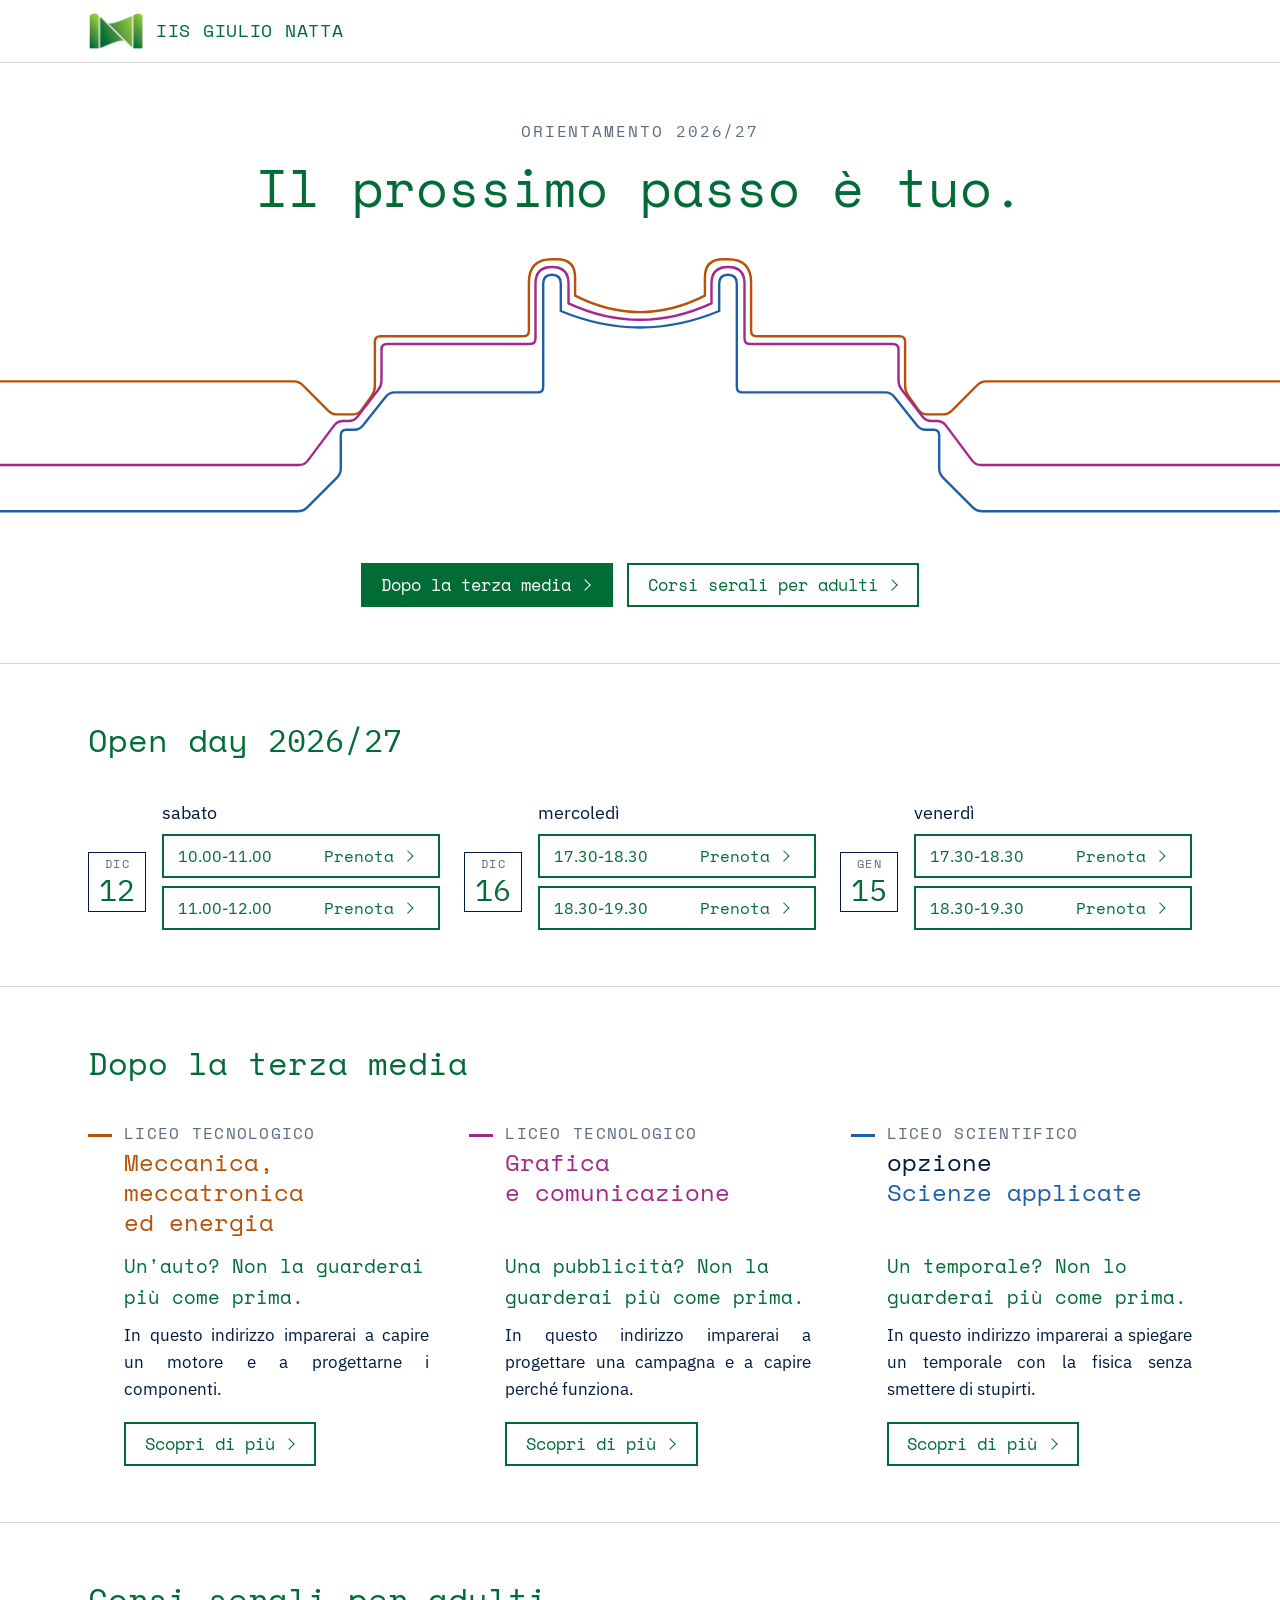
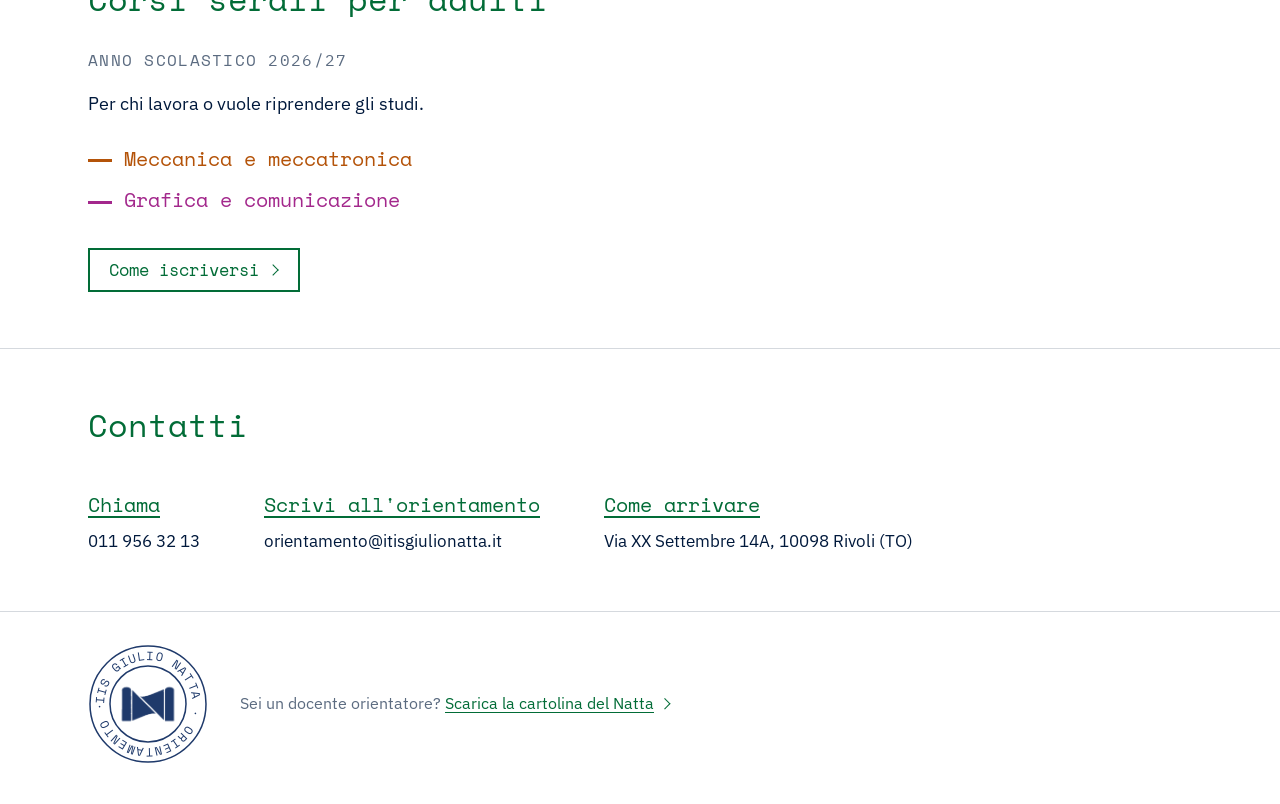
==== commit ec449220: "Liceo tecnologico al posto di Istituto tecnico e pagine di Meccanica e Grafica Co-Authored-By: Claud" ====
--- a/index.html
+++ b/index.html
@@ -9,7 +9,7 @@
        link. Stanno qui e non in contenuti/ perché devono esserci prima
        che la pagina legga i file di testo. -->
   <title>Orientamento | IIS Giulio Natta, Rivoli</title>
-  <meta name="description" content="Indirizzi, open day e contatti dell'IIS Giulio Natta di Rivoli: istituto tecnico tecnologico, liceo scientifico e corsi serali per adulti.">
+  <meta name="description" content="Indirizzi, open day e contatti dell'IIS Giulio Natta di Rivoli: liceo tecnologico, liceo scientifico e corsi serali per adulti.">
 
   <!-- BOZZA: chiede ai motori di ricerca di non mostrare questa pagina
        e di non seguirne i link. Va TOLTA quando il sito è approvato e
@@ -27,7 +27,7 @@
     pagine usano ancora quella a fasce (stile.css), finché non si
     rifanno anche loro.
   -->
-  <link rel="stylesheet" href="grafica.css?v=24">
+  <link rel="stylesheet" href="grafica.css?v=28">
   <link rel="icon" href="immagini/logo-natta.png">
 </head>
 <body>
@@ -169,7 +169,7 @@
 
   <script src="js/contenuti.js?v=2"></script>
   <script src="js/comuni.js?v=3"></script>
-  <script src="js/grafica.js?v=12"></script>
+  <script src="js/grafica.js?v=13"></script>
   <script src="js/home.js?v=30"></script>
 </body>
 </html>
--- a/grafica.css
+++ b/grafica.css
@@ -1053,6 +1053,24 @@
   background: var(--grigio);
 }
 
+/* Pagine dei due indirizzi del liceo tecnologico (meccanica.html,
+   grafica.html): dentro "Dopo il diploma" due sottotitoli, "Potrai
+   lavorare" e "Potrai continuare gli studi", nella riga grigia
+   maiuscola già usata per "Gli altri percorsi". Sotto un paragrafo o un
+   elenco, come negli altri blocchi. */
+.blocco-sottotitolo {
+  margin: 0 0 0.6rem;
+  font-family: var(--carattere-titoli);
+  font-size: 1rem;
+  letter-spacing: 0.08em;
+  text-transform: uppercase;
+  color: var(--grigio);
+}
+/* Spazio prima del secondo sottotitolo; il primo resta in alto,
+   allineato al titolo "Dopo il diploma" quando sta alla sua destra */
+.blocco > p + .blocco-sottotitolo,
+.blocco > ul + .blocco-sottotitolo { margin-top: 1.6rem; }
+
 .testo-sezione { max-width: 46rem; }
 
 
@@ -1231,31 +1249,13 @@
 
 
 /* -----------------------------------------------------------------
-   IL PULSANTE "CHE COSA CAMBIA ›"
-   Un elemento details: il summary è un pulsante secondario; quando si
-   apre, la freccia ruota di 90 gradi (subito, senza movimento, per chi
-   ha chiesto di ridurre il movimento) e sotto compaiono la riga grigia
-   e la tabella delle ore in più.
-   ----------------------------------------------------------------- */
-
-.differenze { margin-top: 2rem; }
-
-.differenze > summary {
-  cursor: pointer;
-  list-style: none;          /* niente triangolino del browser */
-}
-
-.differenze > summary::-webkit-details-marker { display: none; }
-
-.differenze > summary::after { transition: transform 0.2s ease; }
-
-.differenze[open] > summary::after { transform: rotate(135deg); }
-
-.differenze[open] > .nota-tabella { margin-top: 1.5rem; }
-
-@media (prefers-reduced-motion: reduce) {
-  .differenze > summary::after { transition: none; }
-}
+   "LE MATERIE IN PIÙ"
+   La seconda tabella di "Le ore a confronto", sempre visibile subito
+   sotto la prima (dall'11 novembre 2026: prima si apriva con un
+   pulsante). Il titolo ha lo stesso aspetto di "Le ore a confronto".
+   ----------------------------------------------------------------- */
+
+.differenze { margin-top: 3rem; }
 
 
 /* -----------------------------------------------------------------
@@ -1299,17 +1299,22 @@
 
 /* -----------------------------------------------------------------
    GIUSTIFICATO AL COMPUTER
-   L'unica eccezione all'allineamento a sinistra del sito, solo al
-   computer. Sotto i 56rem (telefono, tablet stretti) tutto resta a
-   sinistra. Restano a sinistra anche titoli, occhielli, claim,
-   contatti, piede, tabelle, date, pulsanti e righe brevi.
-     - paragrafi larghi (due colonne): sillabazione solo per parole di
-       almeno 10 lettere, con almeno 4 lettere prima e dopo il taglio
-       (10 4 4);
-     - colonne strette (frasi degli indirizzi nella home, spiegazioni
-       brevi dei percorsi in liceo.html) e righe dei tre blocchi:
-       sillabazione più frequente (6 3 3), per non lasciare buchi fra
-       le parole.
+   Al computer (dai 56rem) tutti i testi di più righe sono giustificati
+   (scelta di Alessandra, 11 novembre 2026): frasi brevi dei percorsi
+   in liceo.html, frasi degli indirizzi nella home, aperture dei
+   percorsi, voci degli elenchi "Che cosa si impara" e "A chi si
+   rivolge", "Come si studia", "Dopo il diploma", note grigie. Sotto i
+   56rem (telefono, tablet stretti) tutto resta a sinistra. Restano a
+   sinistra anche titoli, occhielli, claim, contatti, piede, tabelle,
+   date, pulsanti.
+     - paragrafi larghi (aperture, "Dopo il diploma"): sillabazione
+       solo per parole di almeno 10 lettere, con almeno 4 lettere prima
+       e dopo il taglio (10 4 4);
+     - colonne strette (frasi degli indirizzi e dei percorsi, voci
+       degli elenchi, "Come si studia"): sillabazione più frequente
+       (6 3 3), per non lasciare spazi troppo larghi fra le parole.
+   Nelle voci degli elenchi il trattino grigio resta fuori dal testo,
+   a sinistra (è disegnato a parte, prima della voce).
    Le parole con il trattino ("post-diploma") non si spezzano mai: le
    chiude in un pezzo intero js/grafica.js (classe "parola-intera").
    Le pagine hanno lang="it": il browser sillaba in italiano.
@@ -1330,8 +1335,8 @@
   /* I tre blocchi delle pagine dei percorsi: tre righe una sotto
      l'altra, separate dal filetto; in ogni riga il titolo a sinistra
      (un terzo) e il testo a destra (due terzi, al massimo 46rem),
-     giustificato. Nelle voci degli elenchi il trattino grigio resta
-     fuori, a sinistra. */
+     giustificato. Nelle voci il trattino grigio resta fuori, a
+     sinistra. */
   .blocchi { grid-template-columns: 1fr; gap: 2rem; }
   .blocco {
     display: grid;
@@ -1342,21 +1347,31 @@
   .blocco + .blocco { padding-top: 2rem; border-top: 1px solid var(--filetto); }
   .blocco > :not(.blocco-titolo) { grid-column: 2; max-width: 46rem; }
   .blocco-titolo { grid-column: 1; margin-bottom: 0; }
+  /* Le colonne strette: "Come si studia" e le voci degli elenchi dei
+     tre blocchi, le frasi degli indirizzi nella home e dei percorsi in
+     liceo.html. Sillabazione frequente (6 3 3): con 10 4 4 restavano
+     righe con spazi molto larghi. */
   .blocco > p,
-  .blocco-elenco li {
-    text-align: justify;
-    -webkit-hyphens: auto;
-            hyphens: auto;
-    hyphenate-limit-chars: 6 3 3;   /* con 10 4 4 restavano righe con spazi molto larghi */
-  }
-
-  /* Le colonne strette */
+  .blocco-elenco li,
   .indirizzo-frase,
   .percorso-testo {
     text-align: justify;
     -webkit-hyphens: auto;
             hyphens: auto;
     hyphenate-limit-chars: 6 3 3;
+  }
+
+  /* I paragrafi larghi (aperture dei percorsi e "Dopo il diploma",
+     anche quando stanno su una colonna sola) e le note grigie:
+     sillabazione solo per le parole lunghe (10 4 4) */
+  .spiegazione,
+  .testo-sezione,
+  .nota,
+  .nota-tabella {
+    text-align: justify;
+    -webkit-hyphens: auto;
+            hyphens: auto;
+    hyphenate-limit-chars: 10 4 4;
   }
 }
 
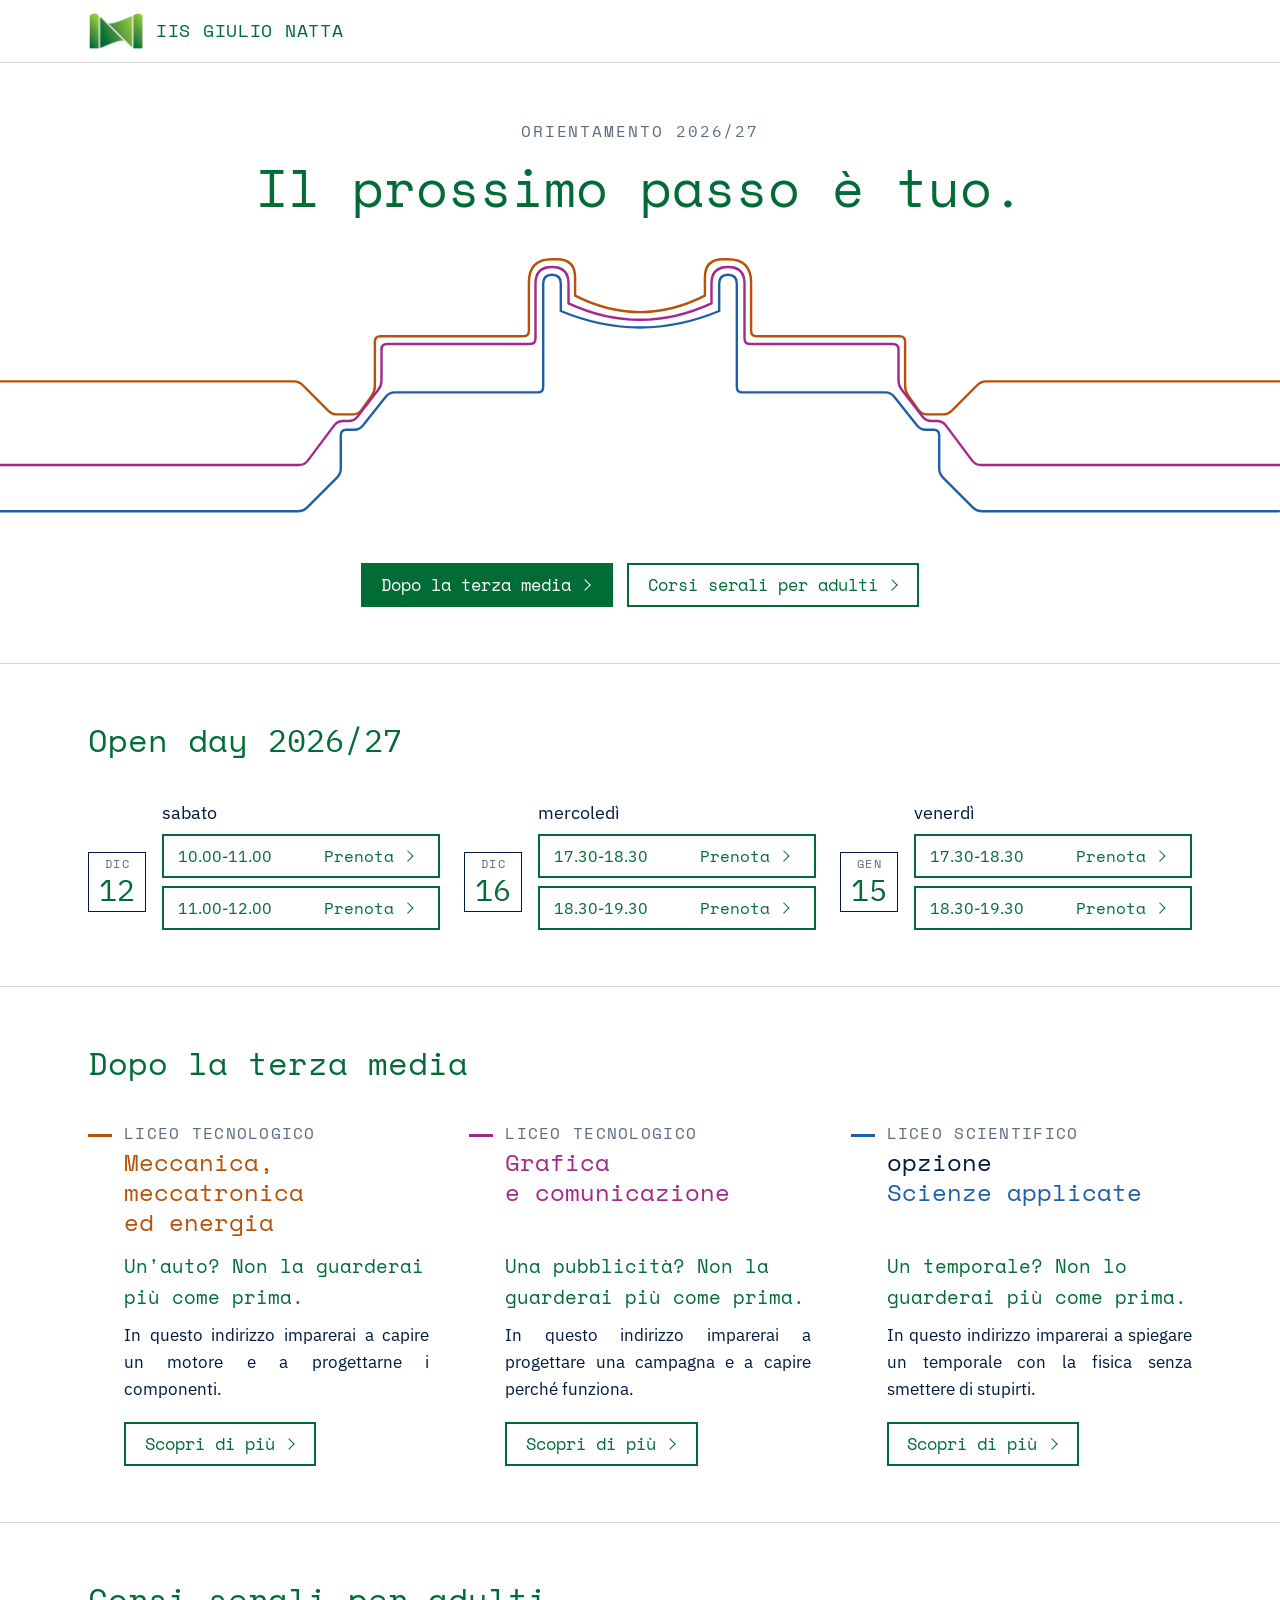
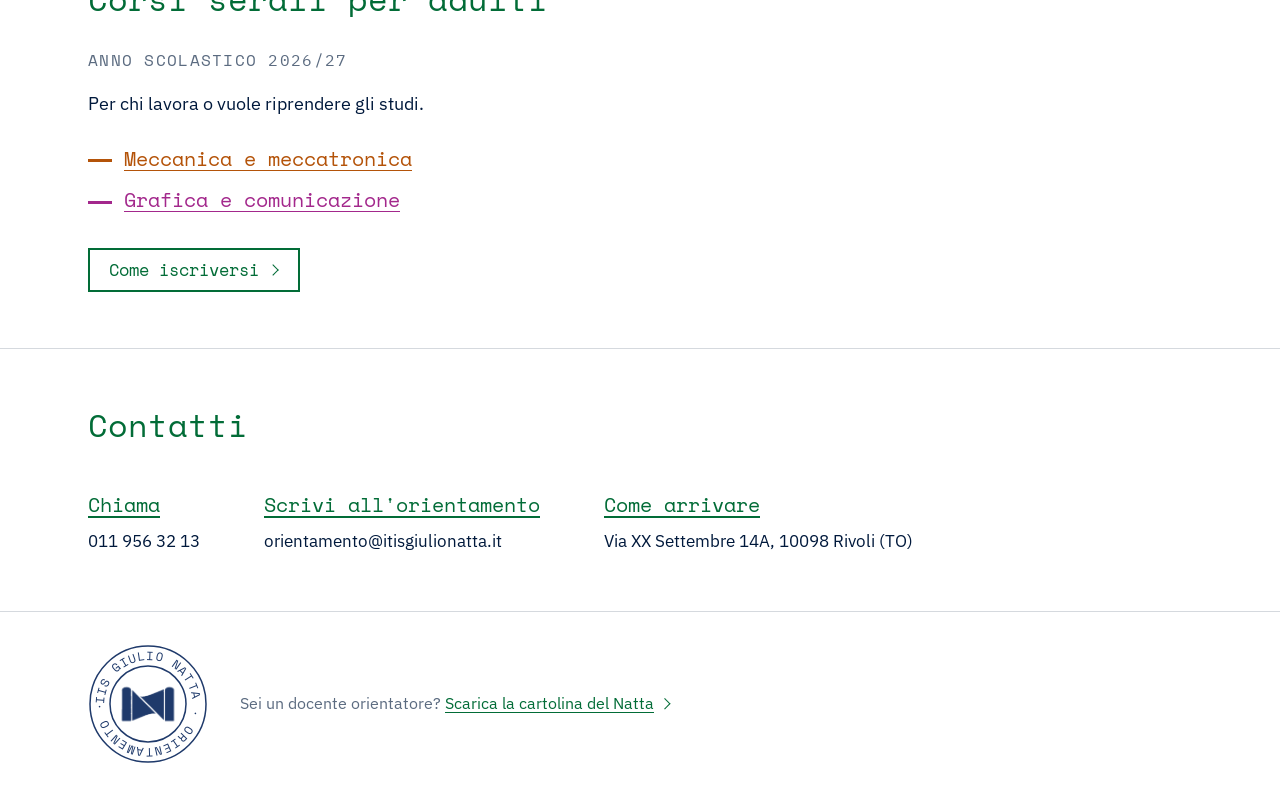
==== commit 22eff6fd: "Serali: corsi collegati alle pagine dei diurni e dicitura Liceo tecnologico Co-Authored-By: Claude O" ====
--- a/index.html
+++ b/index.html
@@ -27,7 +27,7 @@
     pagine usano ancora quella a fasce (stile.css), finché non si
     rifanno anche loro.
   -->
-  <link rel="stylesheet" href="grafica.css?v=28">
+  <link rel="stylesheet" href="grafica.css?v=29">
   <link rel="icon" href="immagini/logo-natta.png">
 </head>
 <body>
@@ -170,6 +170,6 @@
   <script src="js/contenuti.js?v=2"></script>
   <script src="js/comuni.js?v=3"></script>
   <script src="js/grafica.js?v=13"></script>
-  <script src="js/home.js?v=30"></script>
+  <script src="js/home.js?v=31"></script>
 </body>
 </html>
--- a/grafica.css
+++ b/grafica.css
@@ -725,6 +725,9 @@
    trattino e come i nomi degli indirizzi del diurno: arancione e rosa
    (scelta di Alessandra, 27 ottobre 2026 sera) */
 .serali-percorsi li { color: var(--tono, var(--blu-notte)); }
+/* I nomi dei percorsi serali sono collegamenti alle pagine degli
+   indirizzi del diurno: restano nel colore dell'indirizzo, sottolineati */
+.serali-percorsi a { color: inherit; }
 
 
 /* -----------------------------------------------------------------
